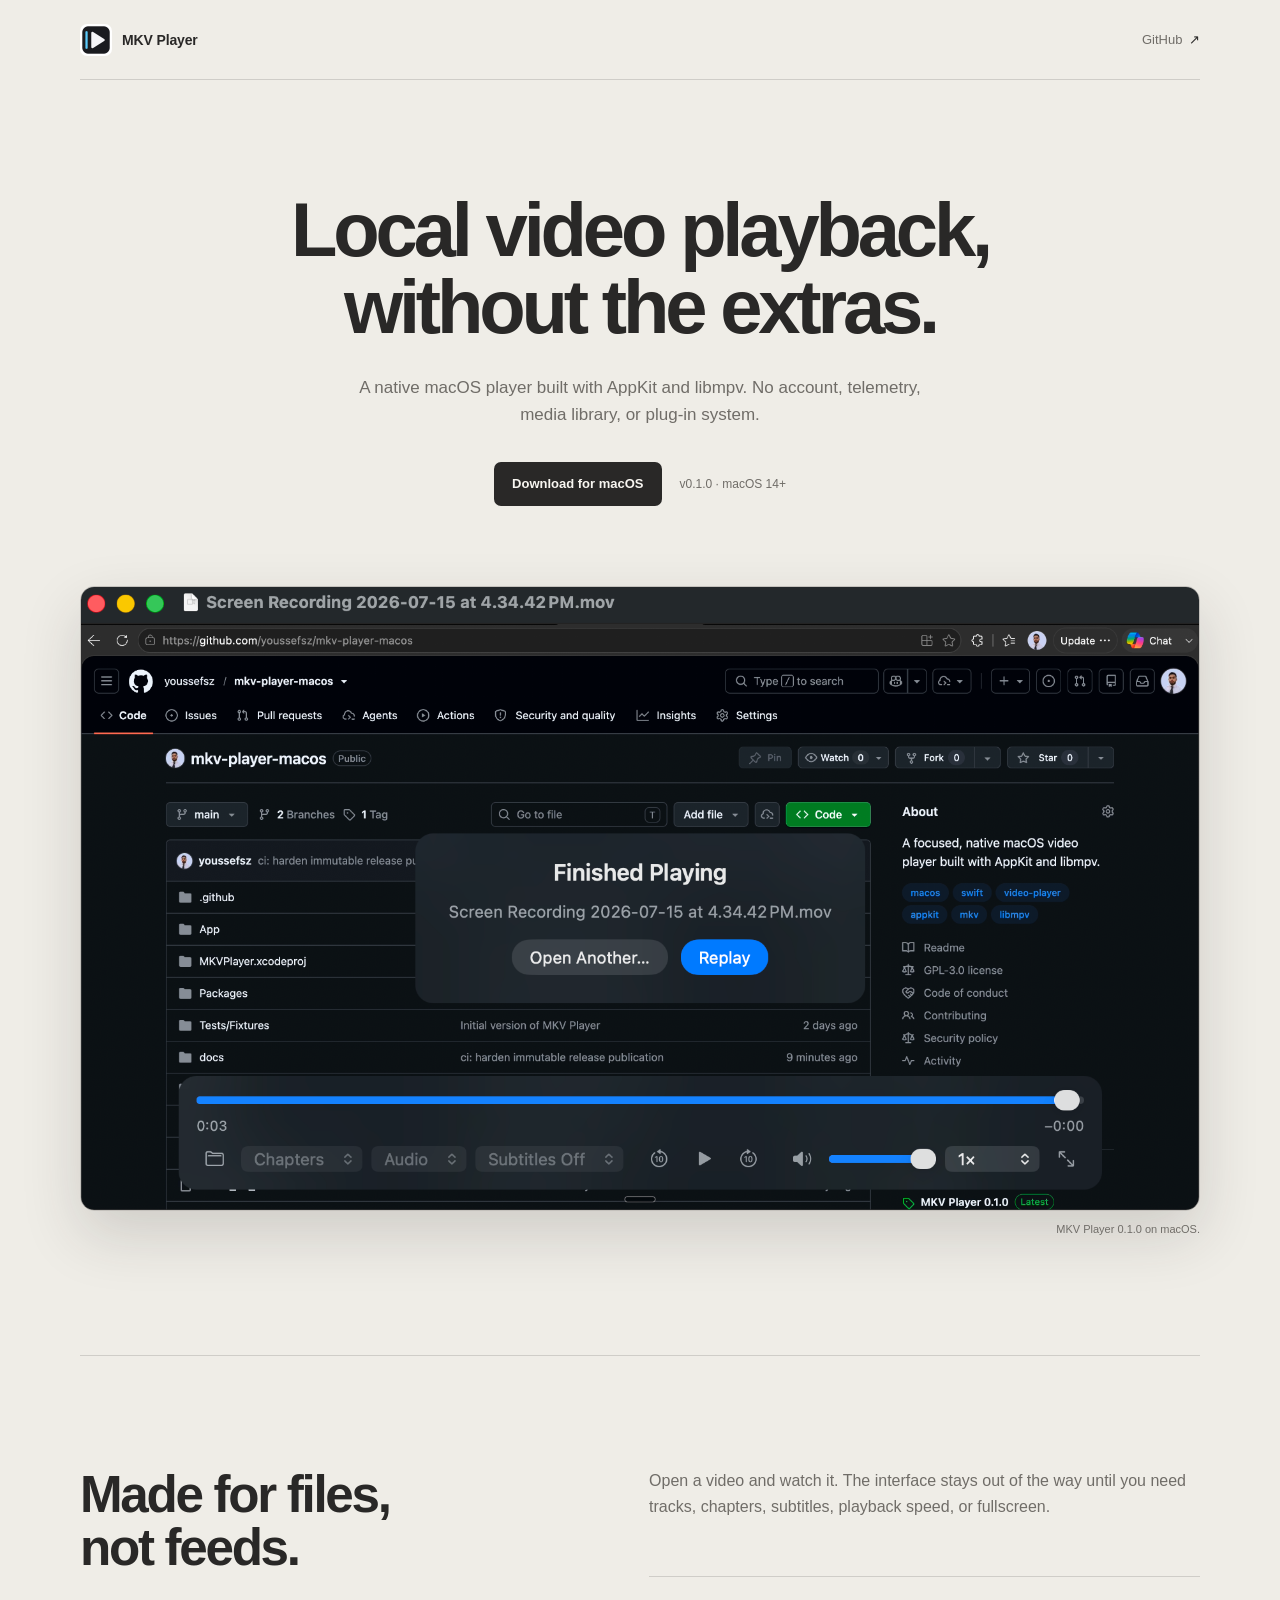
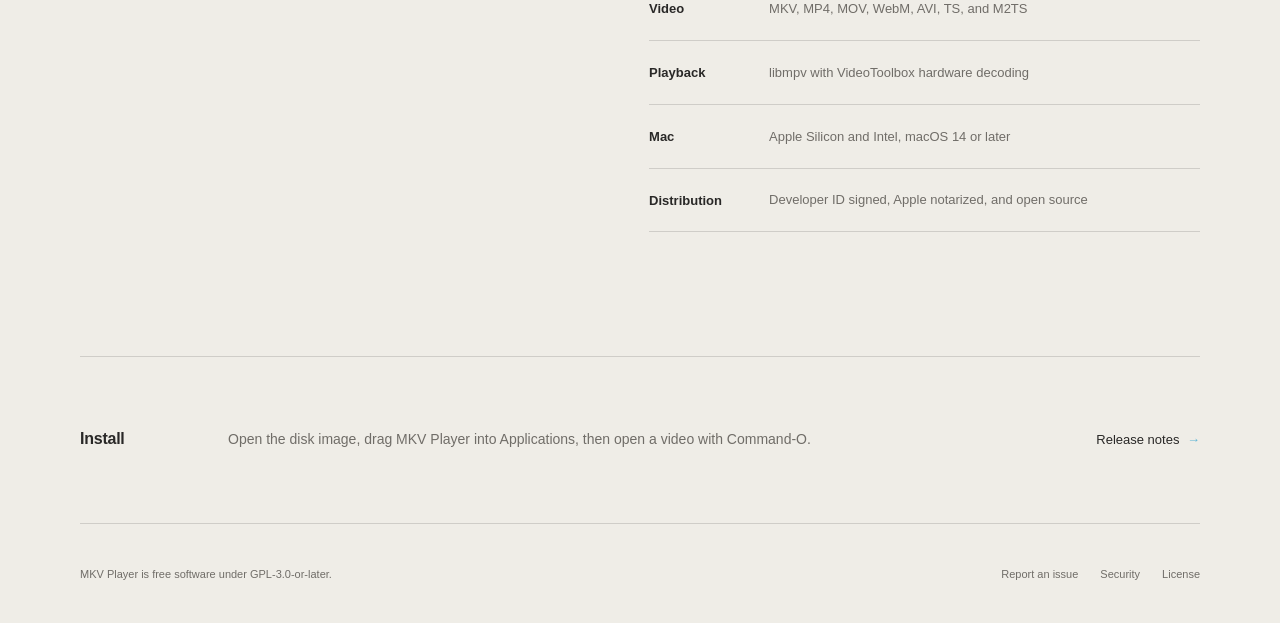
==== index.html @ 08c7c207 "Center hero and render release details" ====
<!DOCTYPE html>
<html lang="en">
  <head>
    <meta charset="utf-8">
    <meta name="viewport" content="width=device-width, initial-scale=1">
    <meta name="description" content="MKV Player is a native, open-source video player for macOS.">
    <meta name="theme-color" content="#efede7">
    <meta property="og:title" content="MKV Player for macOS">
    <meta property="og:description" content="Local video playback, without the extras.">
    <meta property="og:type" content="website">
    <meta property="og:url" content="https://youssefsz.github.io/mkv-player-macos/">
    <meta property="og:image" content="https://youssefsz.github.io/mkv-player-macos/app-screenshot.png">
    <title>MKV Player for macOS</title>
    <link rel="icon" href="icon.png">
    <link rel="apple-touch-icon" href="icon.png">
    <link rel="stylesheet" href="styles.css">
  </head>
  <body>
    <header>
      <a class="brand" href="./" aria-label="MKV Player home">
        <img src="icon.png" width="32" height="32" alt="">
        <span>MKV Player</span>
      </a>
      <a class="header-link" href="https://github.com/youssefsz/mkv-player-macos">GitHub <span aria-hidden="true">↗</span></a>
    </header>

    <main>
      <section class="hero" aria-labelledby="hero-title">
        <div class="hero-copy">
          <h1 id="hero-title">Local video playback,<br class="desktop-break"> without the extras.</h1>
          <p>
            A native macOS player built with AppKit and libmpv. No account,
            telemetry, media library, or plug-in system.
          </p>
          <div class="download-row">
            <a class="download" href="https://github.com/youssefsz/mkv-player-macos/releases/download/v0.1.0/MKV-Player-0.1.0.dmg">Download for macOS</a>
            <span>v0.1.0 · macOS 14+</span>
          </div>
        </div>

        <figure>
          <img
            class="screenshot"
            src="app-screenshot.png"
            width="1752"
            height="976"
            alt="MKV Player showing its finished-playing dialog and native playback controls on macOS"
          >
          <figcaption>MKV Player 0.1.0 on macOS.</figcaption>
        </figure>
      </section>

      <section class="details" aria-labelledby="details-title">
        <div class="details-heading">
          <h2 id="details-title">Made for files,<br>not feeds.</h2>
        </div>
        <div class="details-copy">
          <p>
            Open a video and watch it. The interface stays out of the way until
            you need tracks, chapters, subtitles, playback speed, or fullscreen.
          </p>
          <dl>
            <div>
              <dt>Video</dt>
              <dd>MKV, MP4, MOV, WebM, AVI, TS, and M2TS</dd>
            </div>
            <div>
              <dt>Playback</dt>
              <dd>libmpv with VideoToolbox hardware decoding</dd>
            </div>
            <div>
              <dt>Mac</dt>
              <dd>Apple Silicon and Intel, macOS 14 or later</dd>
            </div>
            <div>
              <dt>Distribution</dt>
              <dd>Developer ID signed, Apple notarized, and open source</dd>
            </div>
          </dl>
        </div>
      </section>

      <section class="install" aria-labelledby="install-title">
        <h2 id="install-title">Install</h2>
        <p>Open the disk image, drag MKV Player into Applications, then open a video with Command-O.</p>
        <a href="https://github.com/youssefsz/mkv-player-macos/releases/tag/v0.1.0">Release notes <span aria-hidden="true">→</span></a>
      </section>
    </main>

    <footer>
      <span>MKV Player is free software under GPL-3.0-or-later.</span>
      <nav aria-label="Project links">
        <a href="https://github.com/youssefsz/mkv-player-macos/issues/new/choose">Report an issue</a>
        <a href="https://github.com/youssefsz/mkv-player-macos/blob/main/SECURITY.md">Security</a>
        <a href="https://github.com/youssefsz/mkv-player-macos/blob/main/LICENSE">License</a>
      </nav>
    </footer>
  </body>
</html>
---- styles.css ----
:root {
  color-scheme: light;
  --ink: #292827;
  --muted: #706d68;
  --paper: #efede7;
  --line: rgba(41, 40, 39, 0.16);
  --blue: #62b6d5;
  --white: #f8f6f1;
  font-family: -apple-system, BlinkMacSystemFont, "Helvetica Neue", sans-serif;
  font-synthesis: none;
}

* {
  box-sizing: border-box;
}

body {
  margin: 0;
  color: var(--ink);
  background: var(--paper);
  -webkit-font-smoothing: antialiased;
}

a {
  color: inherit;
  text-decoration: none;
}

header,
main,
footer {
  width: min(1120px, calc(100% - 48px));
  margin-inline: auto;
}

header {
  height: 80px;
  display: flex;
  align-items: center;
  justify-content: space-between;
  border-bottom: 1px solid var(--line);
}

.brand {
  display: flex;
  align-items: center;
  gap: 10px;
  font-size: 14px;
  font-weight: 650;
  letter-spacing: -0.01em;
}

.brand img {
  border-radius: 7px;
}

.header-link {
  color: var(--muted);
  font-size: 13px;
}

.header-link span {
  display: inline-block;
  margin-left: 3px;
  color: var(--ink);
}

.hero {
  padding: 112px 0 120px;
}

.hero-copy {
  max-width: 760px;
  margin-inline: auto;
  text-align: center;
}

h1,
h2,
p {
  text-wrap: pretty;
}

h1 {
  margin: 0;
  font-size: clamp(48px, 6.2vw, 76px);
  line-height: 1.01;
  letter-spacing: -0.055em;
  font-weight: 650;
}

.hero-copy > p {
  max-width: 580px;
  margin: 28px auto 0;
  color: var(--muted);
  font-size: 17px;
  line-height: 1.6;
}

.download-row {
  margin-top: 34px;
  display: flex;
  align-items: center;
  justify-content: center;
  gap: 18px;
}

.download {
  min-height: 44px;
  padding: 0 18px;
  border-radius: 7px;
  display: inline-flex;
  align-items: center;
  color: var(--white);
  background: var(--ink);
  font-size: 13px;
  font-weight: 620;
  transition: background-color 160ms ease, box-shadow 160ms ease, transform 160ms ease;
}

.download:hover {
  color: var(--white);
  background: #3a3937;
  box-shadow: 0 8px 20px rgba(41, 40, 39, 0.18);
  transform: translateY(-1px);
}

.download-row span {
  color: var(--muted);
  font-size: 12px;
}

figure {
  margin: 80px 0 0;
}

.screenshot {
  width: 100%;
  height: auto;
  display: block;
  border: 1px solid rgba(41, 40, 39, 0.22);
  border-radius: 14px;
  box-shadow: 0 24px 60px rgba(41, 40, 39, 0.16);
}

figcaption {
  margin-top: 12px;
  color: var(--muted);
  font-size: 11px;
  text-align: right;
}

.details {
  padding: 112px 0 124px;
  display: grid;
  grid-template-columns: 1fr 1.15fr;
  gap: 90px;
  border-top: 1px solid var(--line);
}

h2 {
  margin: 0;
  font-size: clamp(34px, 4vw, 52px);
  line-height: 1.05;
  letter-spacing: -0.045em;
  font-weight: 640;
}

.details-copy > p {
  max-width: 570px;
  margin: 0 0 56px;
  color: var(--muted);
  font-size: 16px;
  line-height: 1.65;
}

dl {
  margin: 0;
}

dl > div {
  min-height: 64px;
  display: grid;
  grid-template-columns: 120px 1fr;
  align-items: center;
  border-top: 1px solid var(--line);
}

dl > div:last-child {
  border-bottom: 1px solid var(--line);
}

dt,
dd {
  font-size: 13px;
}

dt {
  font-weight: 620;
}

dd {
  margin: 0;
  color: var(--muted);
  line-height: 1.45;
}

.install {
  padding: 72px 0;
  display: grid;
  grid-template-columns: 120px 1fr auto;
  align-items: baseline;
  gap: 28px;
  border-top: 1px solid var(--line);
}

.install h2 {
  font-size: 16px;
  letter-spacing: -0.015em;
}

.install p {
  margin: 0;
  color: var(--muted);
  font-size: 14px;
  line-height: 1.55;
}

.install a {
  color: var(--ink);
  font-size: 13px;
  white-space: nowrap;
}

.install a span {
  margin-left: 4px;
  color: var(--blue);
}

footer {
  min-height: 100px;
  display: flex;
  align-items: center;
  justify-content: space-between;
  gap: 30px;
  border-top: 1px solid var(--line);
  color: var(--muted);
  font-size: 11px;
}

footer nav {
  display: flex;
  gap: 22px;
}

a:hover,
footer a:hover {
  color: #000;
}

a:focus-visible {
  outline: 3px solid rgba(98, 182, 213, 0.55);
  outline-offset: 4px;
}

::selection {
  color: var(--ink);
  background: rgba(98, 182, 213, 0.38);
}

@media (max-width: 760px) {
  header,
  main,
  footer {
    width: min(100% - 32px, 1120px);
  }

  .hero {
    padding: 80px 0 88px;
  }

  h1 {
    font-size: clamp(42px, 12vw, 60px);
  }

  .download-row {
    align-items: center;
    flex-direction: column;
    gap: 12px;
  }

  figure {
    margin-top: 56px;
  }

  .details {
    padding: 84px 0 92px;
    grid-template-columns: 1fr;
    gap: 52px;
  }

  .install {
    padding: 56px 0;
    grid-template-columns: 1fr;
    gap: 16px;
  }

  .install a {
    margin-top: 8px;
  }

  footer {
    padding: 30px 0;
    align-items: flex-start;
    flex-direction: column;
  }

  footer nav {
    flex-wrap: wrap;
  }
}

@media (max-width: 520px) {
  .desktop-break {
    display: none;
  }

  dl > div {
    padding: 16px 0;
    grid-template-columns: 1fr;
    align-items: start;
    gap: 6px;
  }
}
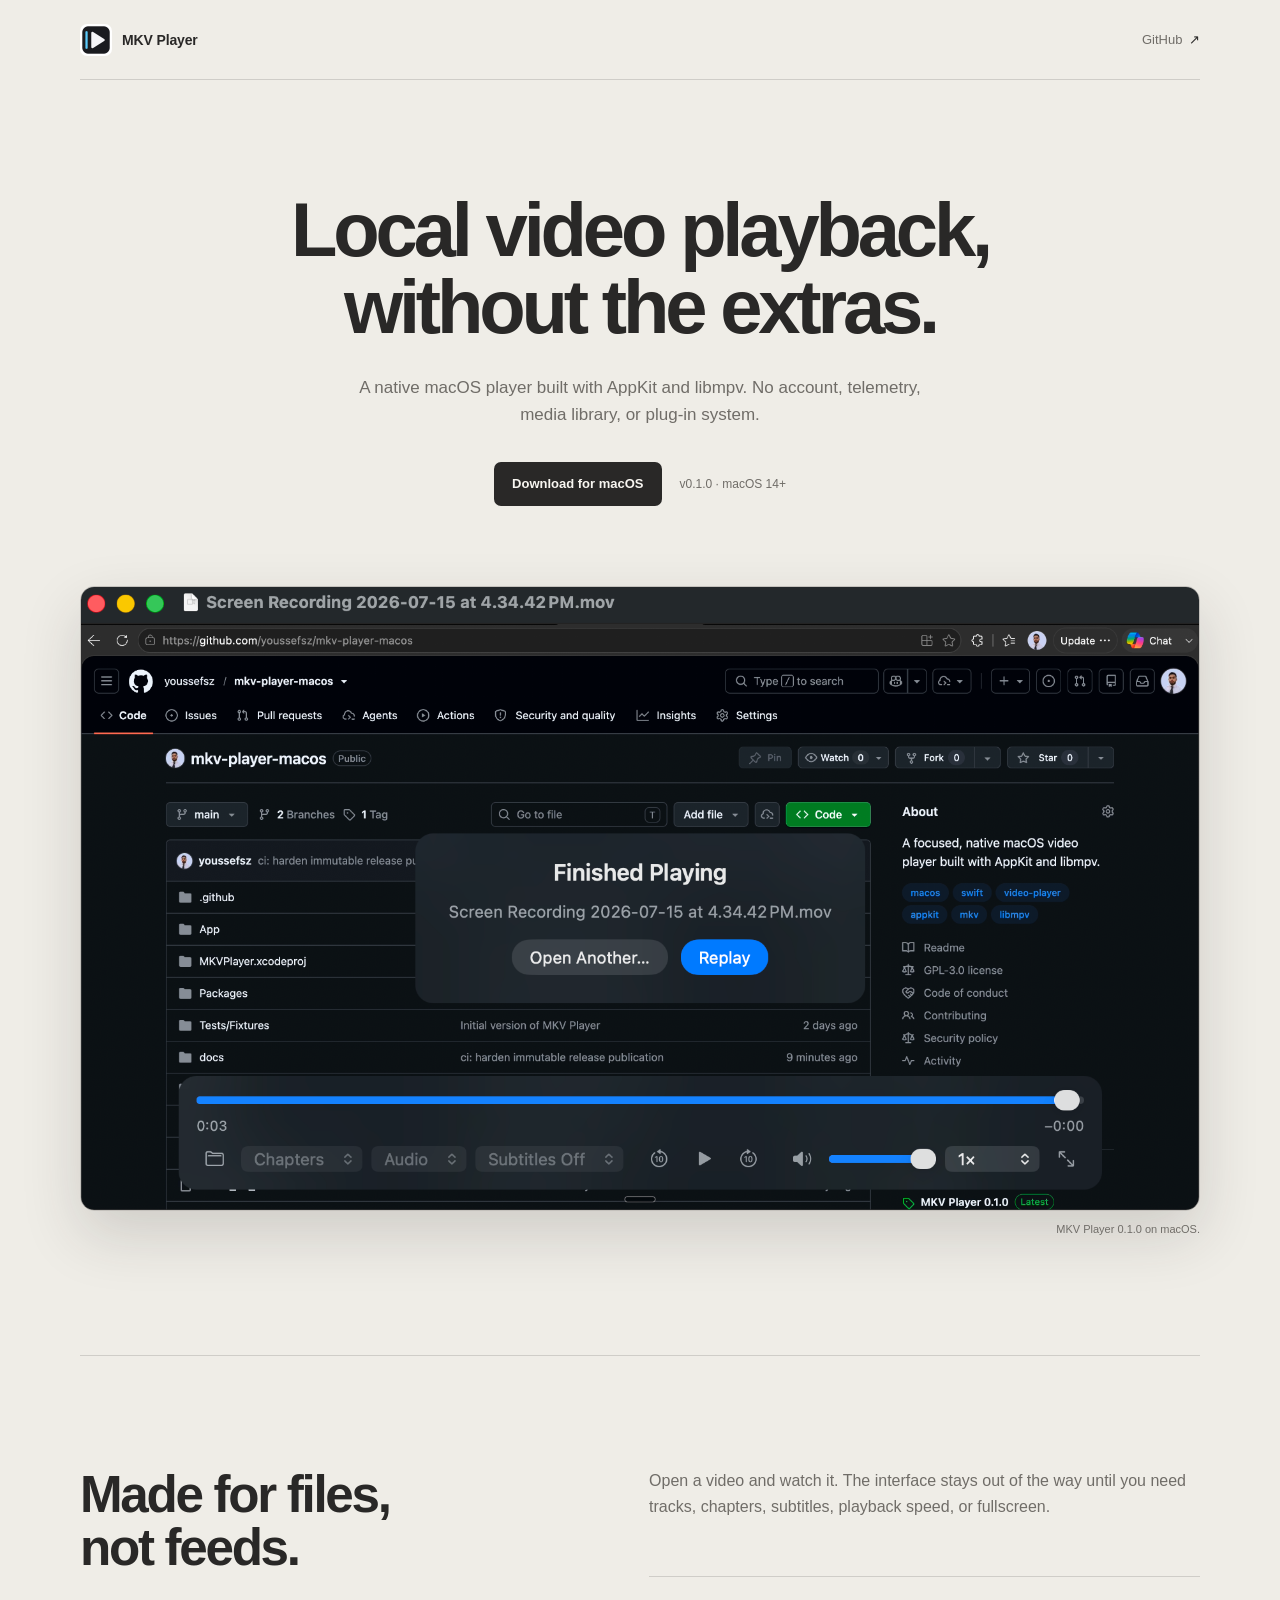
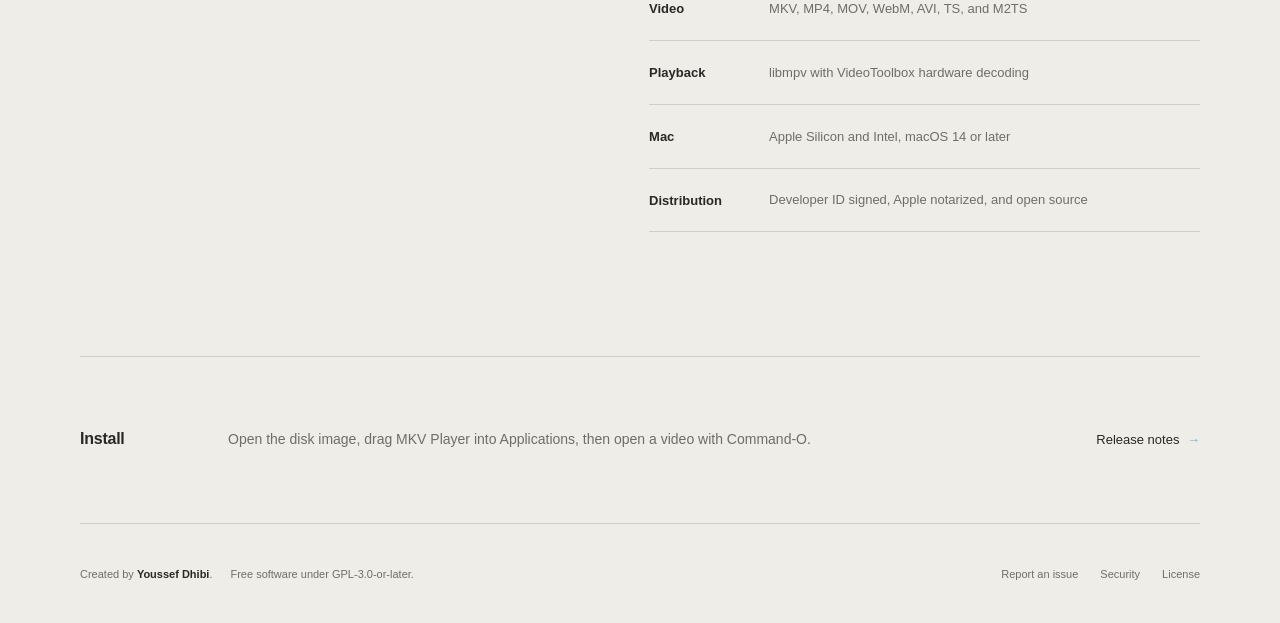
==== commit 16c84a93: "Credit project author" ====
--- a/index.html
+++ b/index.html
@@ -88,7 +88,10 @@
     </main>
 
     <footer>
-      <span>MKV Player is free software under GPL-3.0-or-later.</span>
+      <div class="credits">
+        <span>Created by <a href="https://youssef.tn" rel="me">Youssef Dhibi</a>.</span>
+        <span>Free software under GPL-3.0-or-later.</span>
+      </div>
       <nav aria-label="Project links">
         <a href="https://github.com/youssefsz/mkv-player-macos/issues/new/choose">Report an issue</a>
         <a href="https://github.com/youssefsz/mkv-player-macos/blob/main/SECURITY.md">Security</a>
--- a/styles.css
+++ b/styles.css
@@ -253,6 +253,16 @@
   gap: 22px;
 }
 
+.credits {
+  display: flex;
+  gap: 18px;
+}
+
+.credits a {
+  color: var(--ink);
+  font-weight: 600;
+}
+
 a:hover,
 footer a:hover {
   color: #000;
@@ -318,6 +328,11 @@
   footer nav {
     flex-wrap: wrap;
   }
+
+  .credits {
+    flex-direction: column;
+    gap: 8px;
+  }
 }
 
 @media (max-width: 520px) {
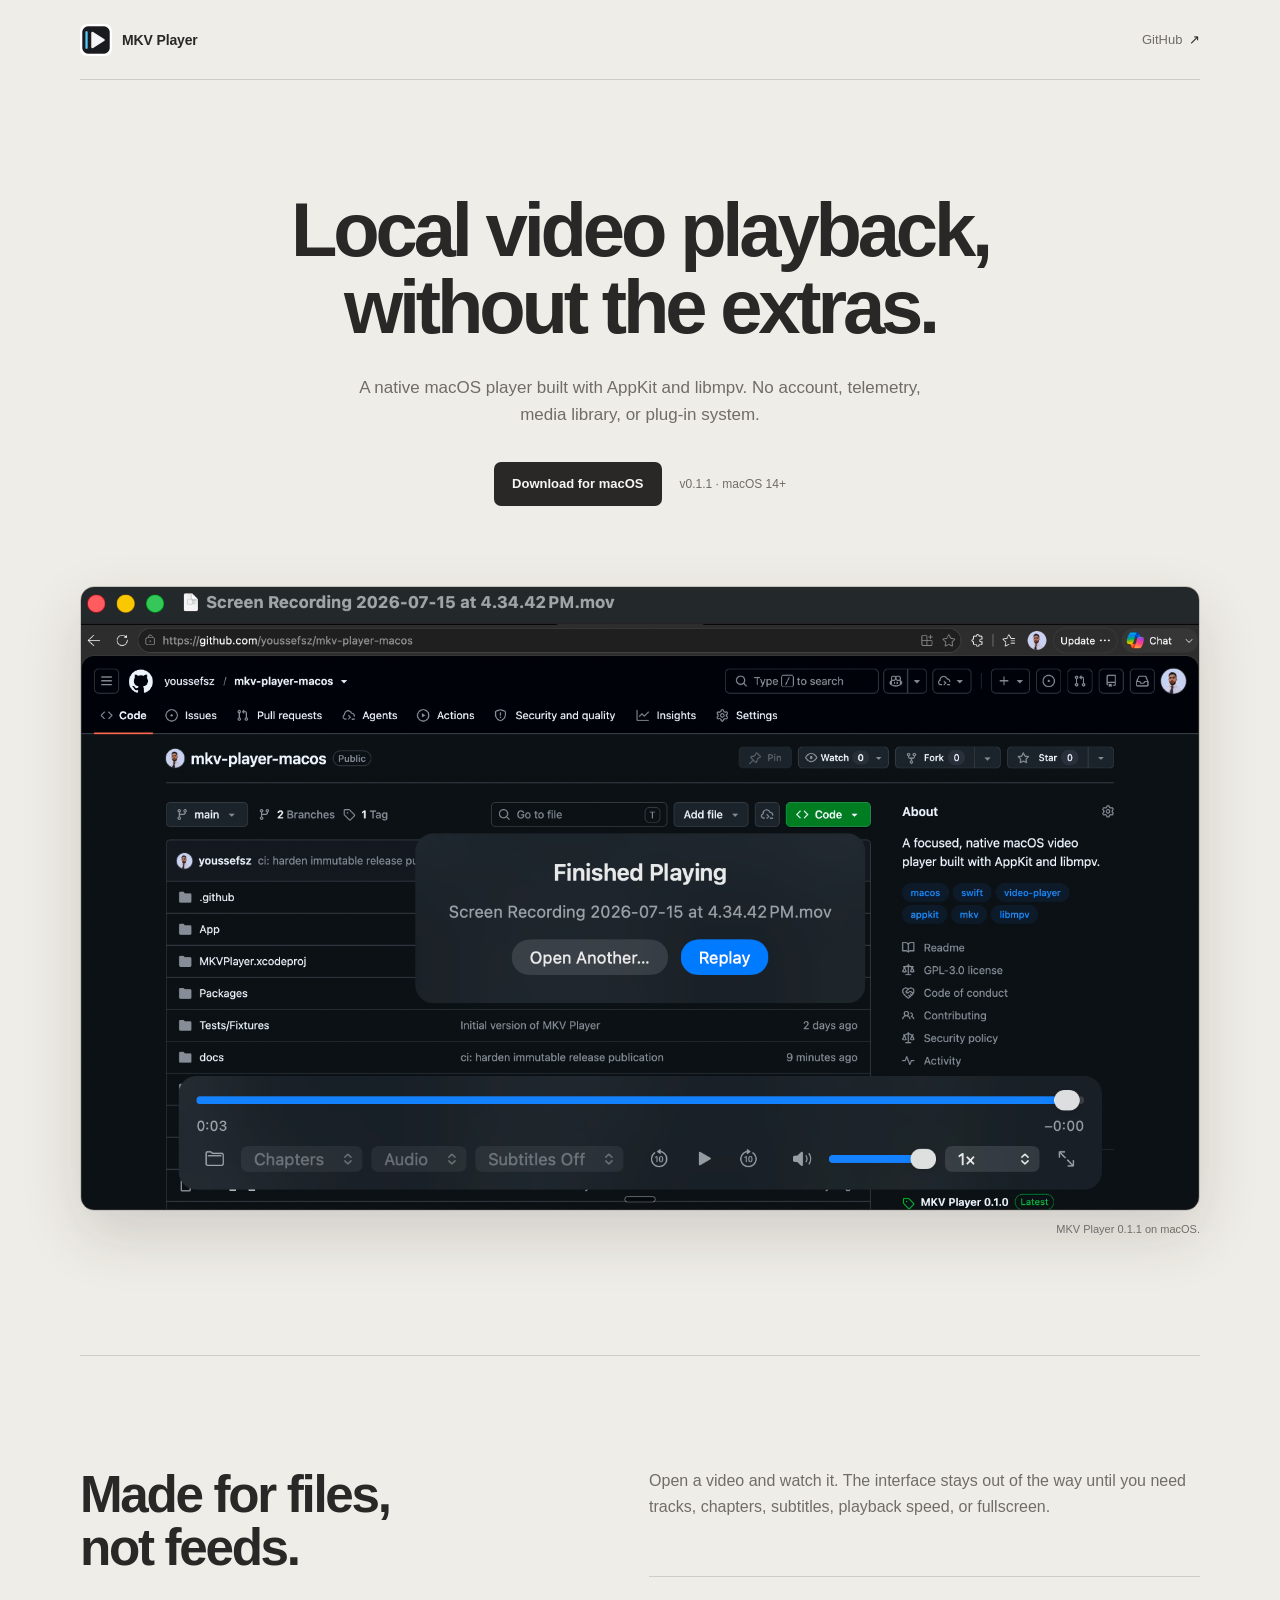
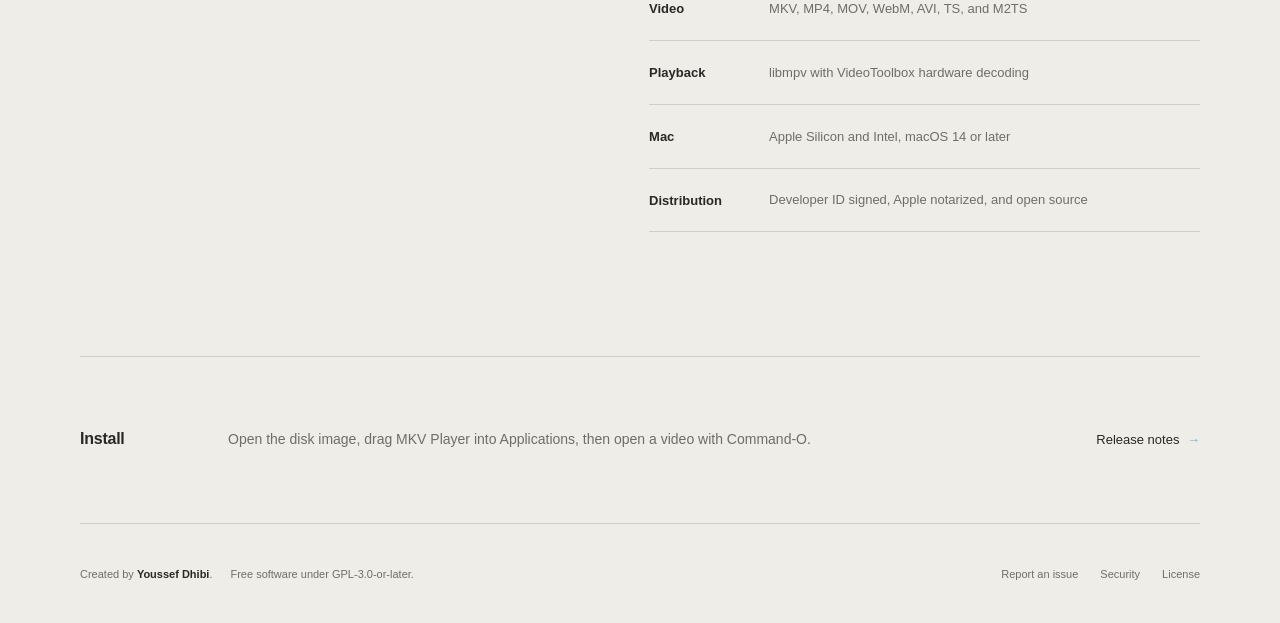
==== commit b889a79e: "Update release site for v0.1.1" ====
--- a/index.html
+++ b/index.html
@@ -33,8 +33,8 @@
             telemetry, media library, or plug-in system.
           </p>
           <div class="download-row">
-            <a class="download" href="https://github.com/youssefsz/mkv-player-macos/releases/download/v0.1.0/MKV-Player-0.1.0.dmg">Download for macOS</a>
-            <span>v0.1.0 · macOS 14+</span>
+            <a class="download" href="https://github.com/youssefsz/mkv-player-macos/releases/download/v0.1.1/MKV-Player-0.1.1.dmg">Download for macOS</a>
+            <span>v0.1.1 · macOS 14+</span>
           </div>
         </div>
 
@@ -46,7 +46,7 @@
             height="976"
             alt="MKV Player showing its finished-playing dialog and native playback controls on macOS"
           >
-          <figcaption>MKV Player 0.1.0 on macOS.</figcaption>
+          <figcaption>MKV Player 0.1.1 on macOS.</figcaption>
         </figure>
       </section>
 
@@ -83,7 +83,7 @@
       <section class="install" aria-labelledby="install-title">
         <h2 id="install-title">Install</h2>
         <p>Open the disk image, drag MKV Player into Applications, then open a video with Command-O.</p>
-        <a href="https://github.com/youssefsz/mkv-player-macos/releases/tag/v0.1.0">Release notes <span aria-hidden="true">→</span></a>
+        <a href="https://github.com/youssefsz/mkv-player-macos/releases/tag/v0.1.1">Release notes <span aria-hidden="true">→</span></a>
       </section>
     </main>
 
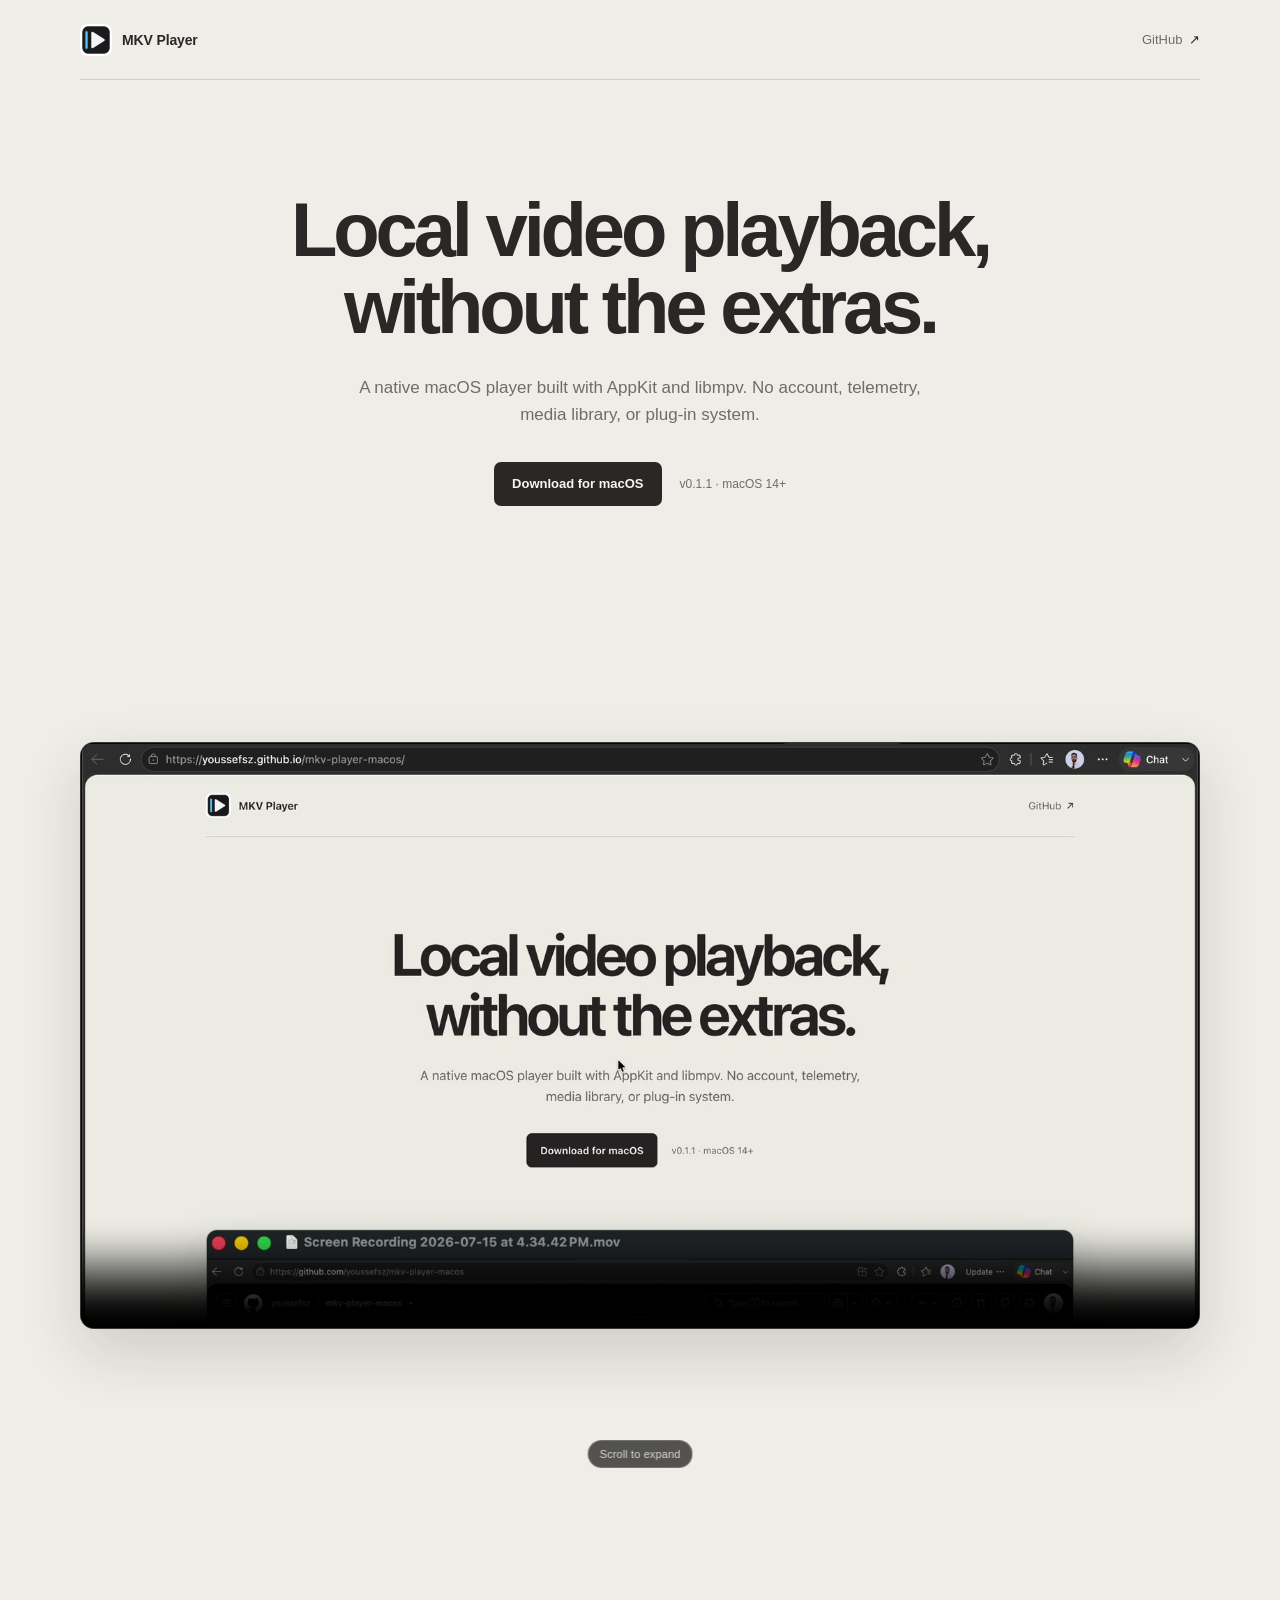
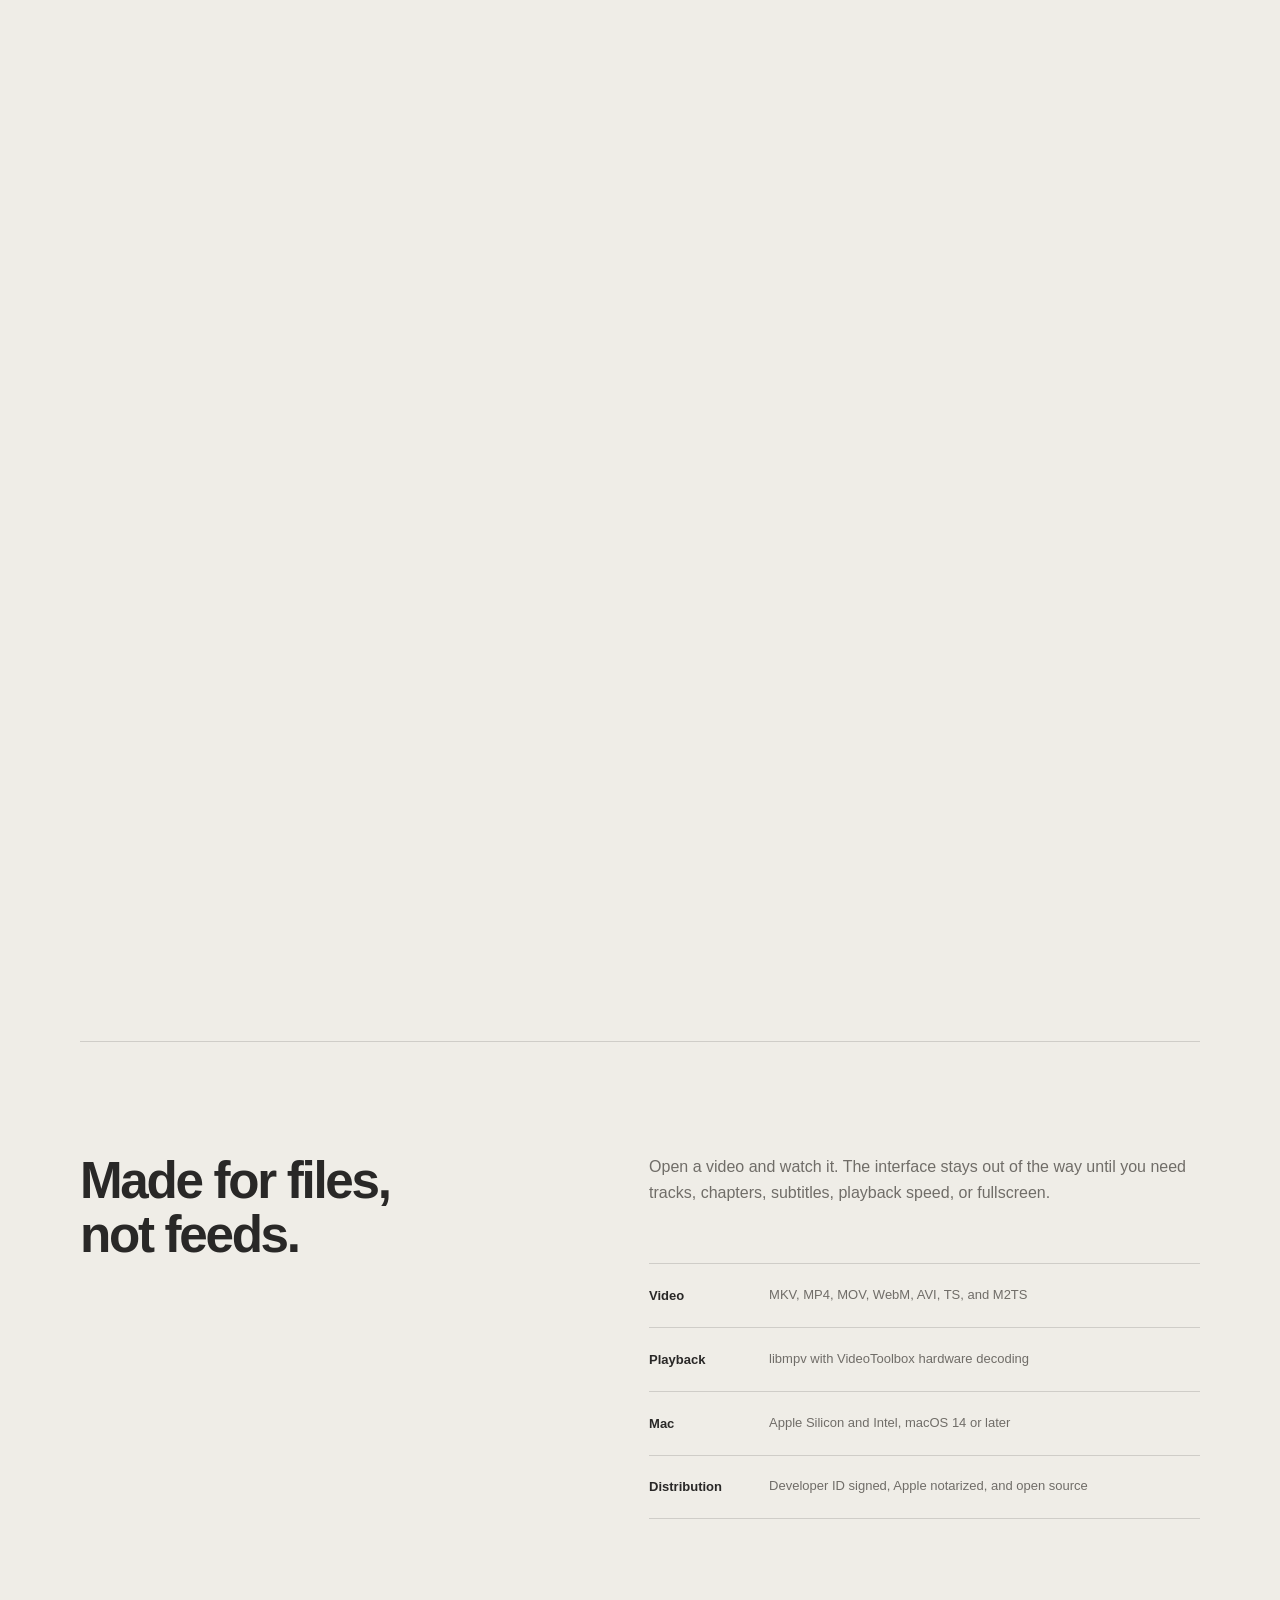
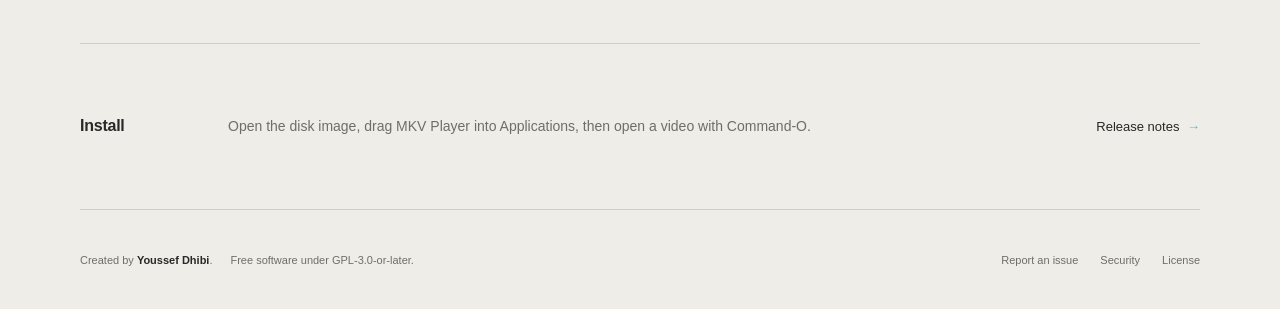
==== commit d72cd596: "Add scroll-expanding product tour" ====
--- a/index.html
+++ b/index.html
@@ -38,15 +38,27 @@
           </div>
         </div>
 
-        <figure>
-          <img
-            class="screenshot"
-            src="app-screenshot.png"
-            width="1752"
-            height="976"
-            alt="MKV Player showing its finished-playing dialog and native playback controls on macOS"
-          >
-          <figcaption>MKV Player 0.1.1 on macOS.</figcaption>
+        <figure class="video-stage" data-video-stage>
+          <div class="video-pin">
+            <div class="video-frame" data-video-frame>
+              <video
+                class="product-video"
+                data-product-video
+                controls
+                muted
+                playsinline
+                preload="metadata"
+                poster="product-tour-poster.jpg"
+                width="1920"
+                height="1006"
+                aria-label="MKV Player product tour, from download and installation to video playback"
+              >
+                <source src="product-tour.mp4" type="video/mp4">
+                Your browser does not support HTML video.
+              </video>
+            </div>
+            <p class="scroll-cue" data-scroll-cue aria-hidden="true">Scroll to expand</p>
+          </div>
         </figure>
       </section>
 
@@ -98,5 +110,6 @@
         <a href="https://github.com/youssefsz/mkv-player-macos/blob/main/LICENSE">License</a>
       </nav>
     </footer>
+    <script src="site.js" defer></script>
   </body>
 </html>
--- a/styles.css
+++ b/styles.css
@@ -130,24 +130,62 @@
   font-size: 12px;
 }
 
-figure {
-  margin: 80px 0 0;
-}
-
-.screenshot {
+.video-stage {
+  position: relative;
+  width: 100vw;
+  height: 215svh;
+  margin: 80px 0 0 calc(50% - 50vw);
+}
+
+.video-pin {
+  position: sticky;
+  top: 0;
   width: 100%;
-  height: auto;
+  height: 100svh;
+  display: grid;
+  place-items: center;
+  overflow: clip;
+}
+
+.video-frame {
+  position: relative;
+  width: var(--frame-width, min(1120px, calc(100vw - 48px)));
+  height: var(--frame-height, auto);
+  aspect-ratio: 1920 / 1006;
+  overflow: hidden;
+  border: 1px solid rgba(248, 246, 241, var(--frame-border-alpha, 0.2));
+  border-radius: var(--frame-radius, 14px);
+  background: #090909;
+  box-shadow: 0 24px 60px rgba(41, 40, 39, var(--frame-shadow-alpha, 0.16));
+  contain: layout paint;
+}
+
+.product-video {
+  width: 100%;
+  height: 100%;
   display: block;
-  border: 1px solid rgba(41, 40, 39, 0.22);
-  border-radius: 14px;
-  box-shadow: 0 24px 60px rgba(41, 40, 39, 0.16);
-}
-
-figcaption {
-  margin-top: 12px;
-  color: var(--muted);
+  object-fit: contain;
+  background: #090909;
+}
+
+.scroll-cue {
+  position: absolute;
+  left: 50%;
+  bottom: 18px;
+  margin: 0;
+  padding: 7px 11px;
+  border: 1px solid rgba(248, 246, 241, 0.2);
+  border-radius: 999px;
+  color: rgba(248, 246, 241, 0.8);
+  background: rgba(9, 9, 9, 0.68);
   font-size: 11px;
-  text-align: right;
+  letter-spacing: 0.01em;
+  opacity: var(--cue-opacity, 1);
+  transform: translateX(-50%);
+  transition: opacity 120ms linear;
+  pointer-events: none;
+  -webkit-backdrop-filter: blur(10px);
+  backdrop-filter: blur(10px);
 }
 
 .details {
@@ -299,7 +337,7 @@
     gap: 12px;
   }
 
-  figure {
+  .video-stage {
     margin-top: 56px;
   }
 
@@ -332,6 +370,30 @@
   .credits {
     flex-direction: column;
     gap: 8px;
+  }
+}
+
+@media (prefers-reduced-motion: reduce) {
+  .video-stage {
+    width: auto;
+    height: auto;
+    margin-left: 0;
+  }
+
+  .video-pin {
+    position: static;
+    height: auto;
+    display: block;
+    overflow: visible;
+  }
+
+  .video-frame {
+    width: 100%;
+    height: auto;
+  }
+
+  .scroll-cue {
+    display: none;
   }
 }
 
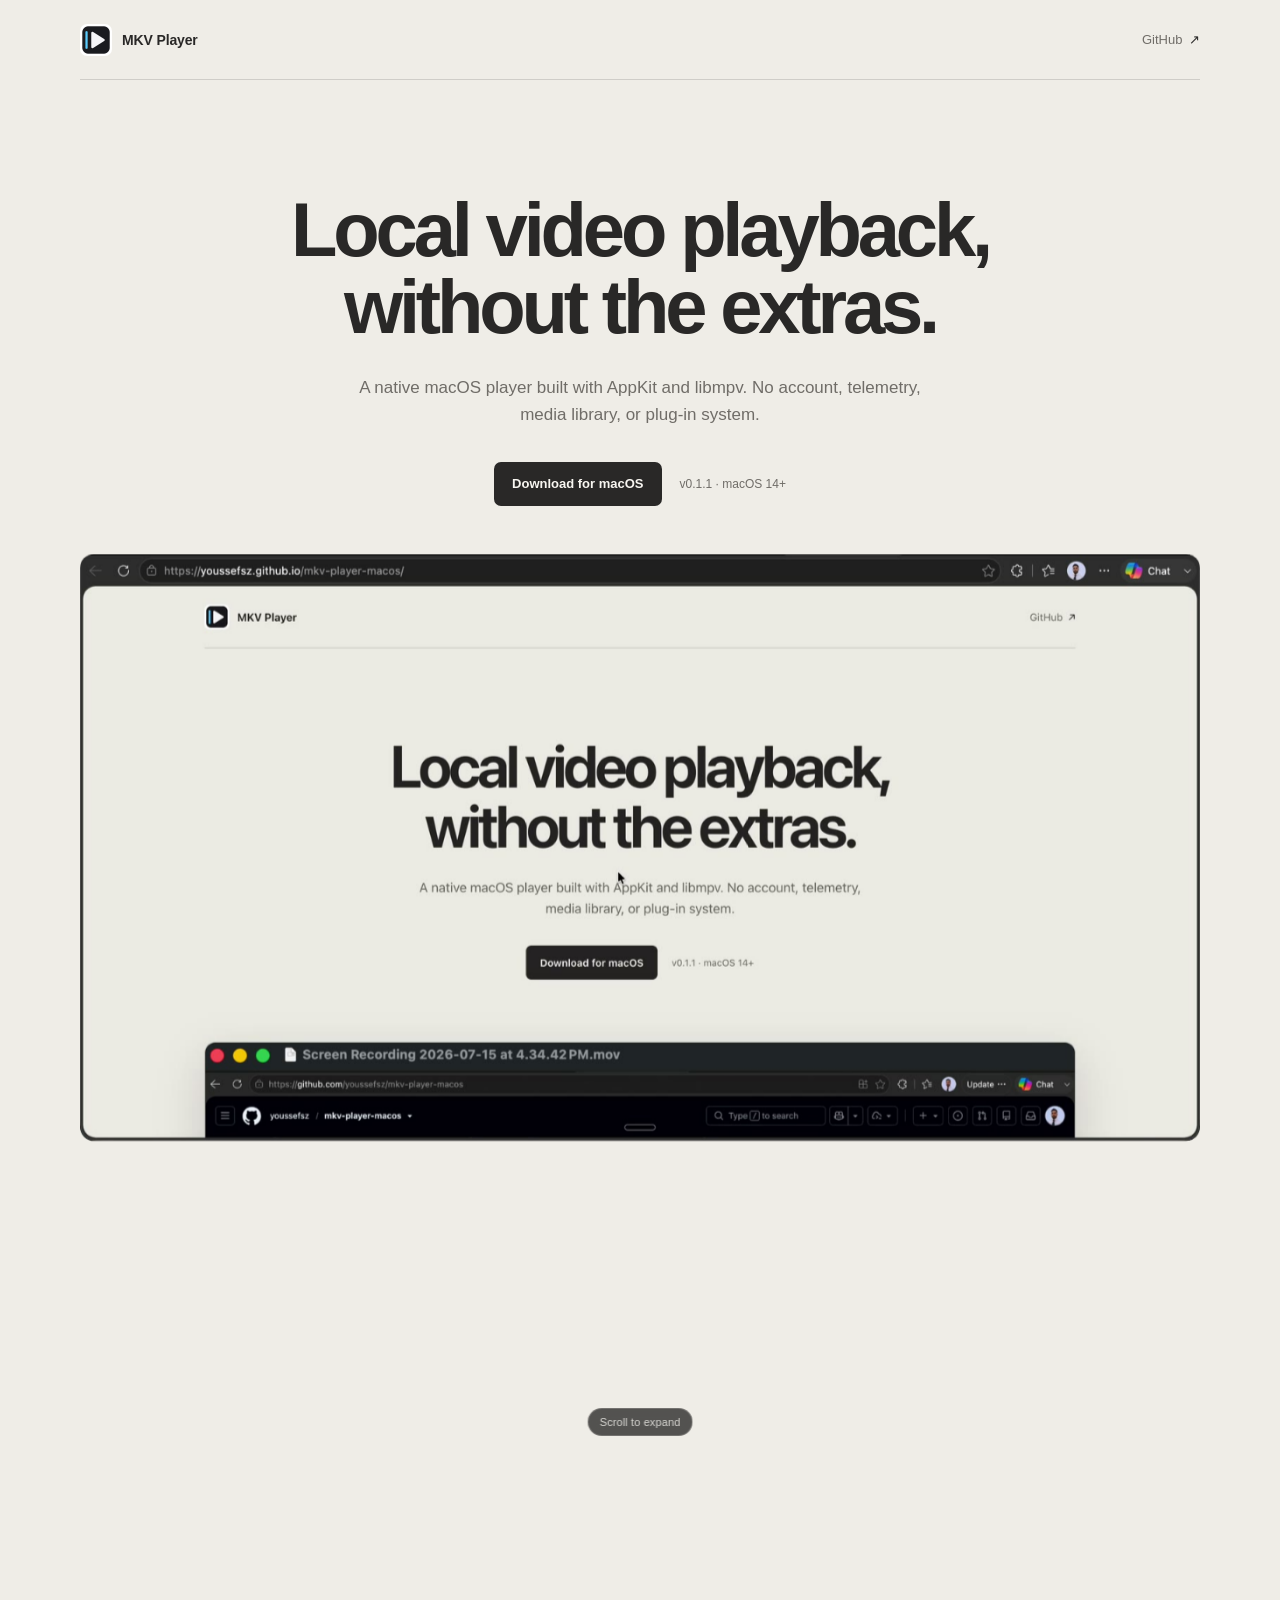
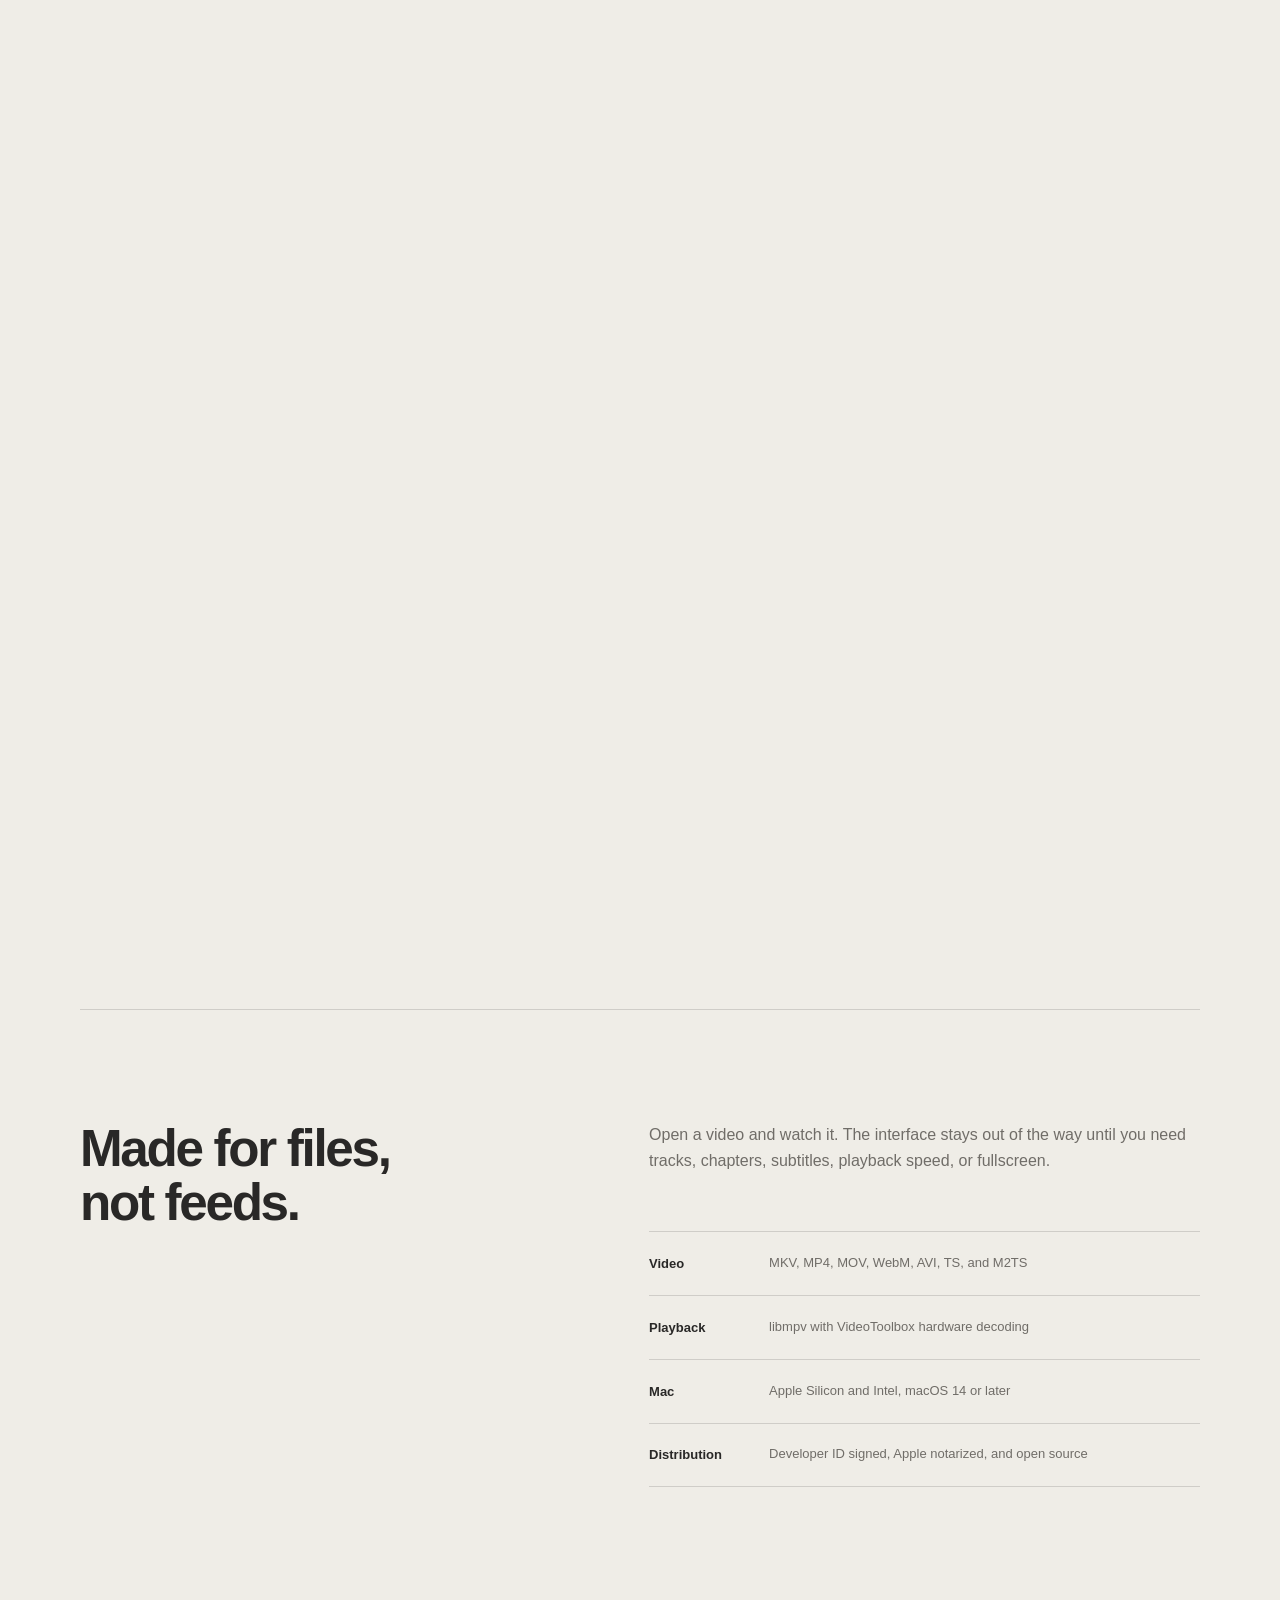
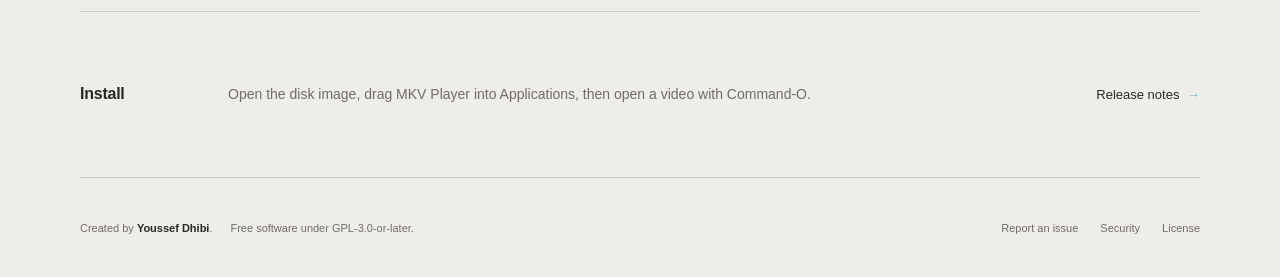
==== commit 662bc369: "Smooth parallax with native scroll timelines" ====
--- a/index.html
+++ b/index.html
@@ -40,22 +40,24 @@
 
         <figure class="video-stage" data-video-stage>
           <div class="video-pin">
-            <div class="video-frame" data-video-frame>
-              <video
-                class="product-video"
-                data-product-video
-                controls
-                muted
-                playsinline
-                preload="metadata"
-                poster="product-tour-poster.jpg"
-                width="1920"
-                height="1006"
-                aria-label="MKV Player product tour, from download and installation to video playback"
-              >
-                <source src="product-tour.mp4" type="video/mp4">
-                Your browser does not support HTML video.
-              </video>
+            <div class="video-positioner" data-video-positioner>
+              <div class="video-frame" data-video-frame>
+                <video
+                  class="product-video"
+                  data-product-video
+                  controls
+                  muted
+                  playsinline
+                  preload="metadata"
+                  poster="product-tour-poster.jpg"
+                  width="1920"
+                  height="1006"
+                  aria-label="MKV Player product tour, from download and installation to video playback"
+                >
+                  <source src="product-tour.mp4" type="video/mp4">
+                  Your browser does not support HTML video.
+                </video>
+              </div>
             </div>
             <p class="scroll-cue" data-scroll-cue aria-hidden="true">Scroll to expand</p>
           </div>
--- a/styles.css
+++ b/styles.css
@@ -134,7 +134,7 @@
   position: relative;
   width: 100vw;
   height: 215svh;
-  margin: 80px 0 0 calc(50% - 50vw);
+  margin: 48px 0 0 calc(50% - 50vw);
 }
 
 .video-pin {
@@ -147,17 +147,47 @@
   overflow: clip;
 }
 
+.video-positioner {
+  width: 100%;
+  display: grid;
+  place-items: center;
+}
+
 .video-frame {
   position: relative;
-  width: var(--frame-width, min(1120px, calc(100vw - 48px)));
-  height: var(--frame-height, auto);
+  width: min(1120px, calc(100vw - 48px));
+  height: auto;
   aspect-ratio: 1920 / 1006;
   overflow: hidden;
-  border: 1px solid rgba(248, 246, 241, var(--frame-border-alpha, 0.2));
-  border-radius: var(--frame-radius, 14px);
+  border: 1px solid rgba(248, 246, 241, 0.2);
+  border-radius: 14px;
   background: #090909;
-  box-shadow: 0 24px 60px rgba(41, 40, 39, var(--frame-shadow-alpha, 0.16));
+  box-shadow: 0 24px 60px rgba(41, 40, 39, 0.16);
   contain: layout paint;
+}
+
+.scroll-animations-ready .video-positioner {
+  width: 100vw;
+  height: 100svh;
+  transform: translate3d(0, var(--position-y, var(--initial-offset-y)), 0);
+  will-change: transform;
+}
+
+.scroll-animations-ready .video-frame {
+  width: 100vw;
+  height: 100svh;
+  aspect-ratio: auto;
+  border: 0;
+  border-radius: 0;
+  box-shadow: none;
+  clip-path: inset(
+    var(--frame-clip-y, var(--initial-clip-y))
+    var(--frame-clip-x, var(--initial-clip-x))
+    round var(--frame-radius, var(--initial-radius))
+  );
+  transform: scale(var(--frame-scale, var(--initial-scale)));
+  transform-origin: center;
+  will-change: transform, clip-path;
 }
 
 .product-video {
@@ -188,6 +218,62 @@
   backdrop-filter: blur(10px);
 }
 
+@keyframes center-product-video {
+  from {
+    transform: translate3d(0, var(--initial-offset-y), 0);
+  }
+
+  to {
+    transform: translate3d(0, 0, 0);
+  }
+}
+
+@keyframes expand-product-video {
+  from {
+    clip-path: inset(
+      var(--initial-clip-y) var(--initial-clip-x)
+      round var(--initial-radius)
+    );
+    transform: scale(var(--initial-scale));
+  }
+
+  to {
+    clip-path: inset(0 round 0);
+    transform: scale(1);
+  }
+}
+
+@keyframes fade-scroll-cue {
+  from {
+    opacity: 1;
+  }
+
+  35%,
+  to {
+    opacity: 0;
+  }
+}
+
+@supports (animation-timeline: scroll()) {
+  .uses-native-scroll-animation .video-positioner {
+    animation: center-product-video 1ms linear both;
+    animation-timeline: scroll(root block);
+    animation-range: var(--parallax-start) var(--position-end);
+  }
+
+  .uses-native-scroll-animation .video-frame {
+    animation: expand-product-video 1ms linear both;
+    animation-timeline: scroll(root block);
+    animation-range: var(--parallax-start) var(--parallax-end);
+  }
+
+  .uses-native-scroll-animation .scroll-cue {
+    animation: fade-scroll-cue 1ms linear both;
+    animation-timeline: scroll(root block);
+    animation-range: var(--parallax-start) var(--parallax-end);
+  }
+}
+
 .details {
   padding: 112px 0 124px;
   display: grid;
@@ -338,7 +424,7 @@
   }
 
   .video-stage {
-    margin-top: 56px;
+    margin-top: 32px;
   }
 
   .details {
@@ -387,9 +473,22 @@
     overflow: visible;
   }
 
-  .video-frame {
+  .video-positioner,
+  .scroll-animations-ready .video-positioner {
     width: 100%;
     height: auto;
+    transform: none;
+  }
+
+  .video-frame,
+  .scroll-animations-ready .video-frame {
+    width: 100%;
+    height: auto;
+    aspect-ratio: 1920 / 1006;
+    border: 1px solid rgba(248, 246, 241, 0.2);
+    border-radius: 14px;
+    clip-path: none;
+    transform: none;
   }
 
   .scroll-cue {
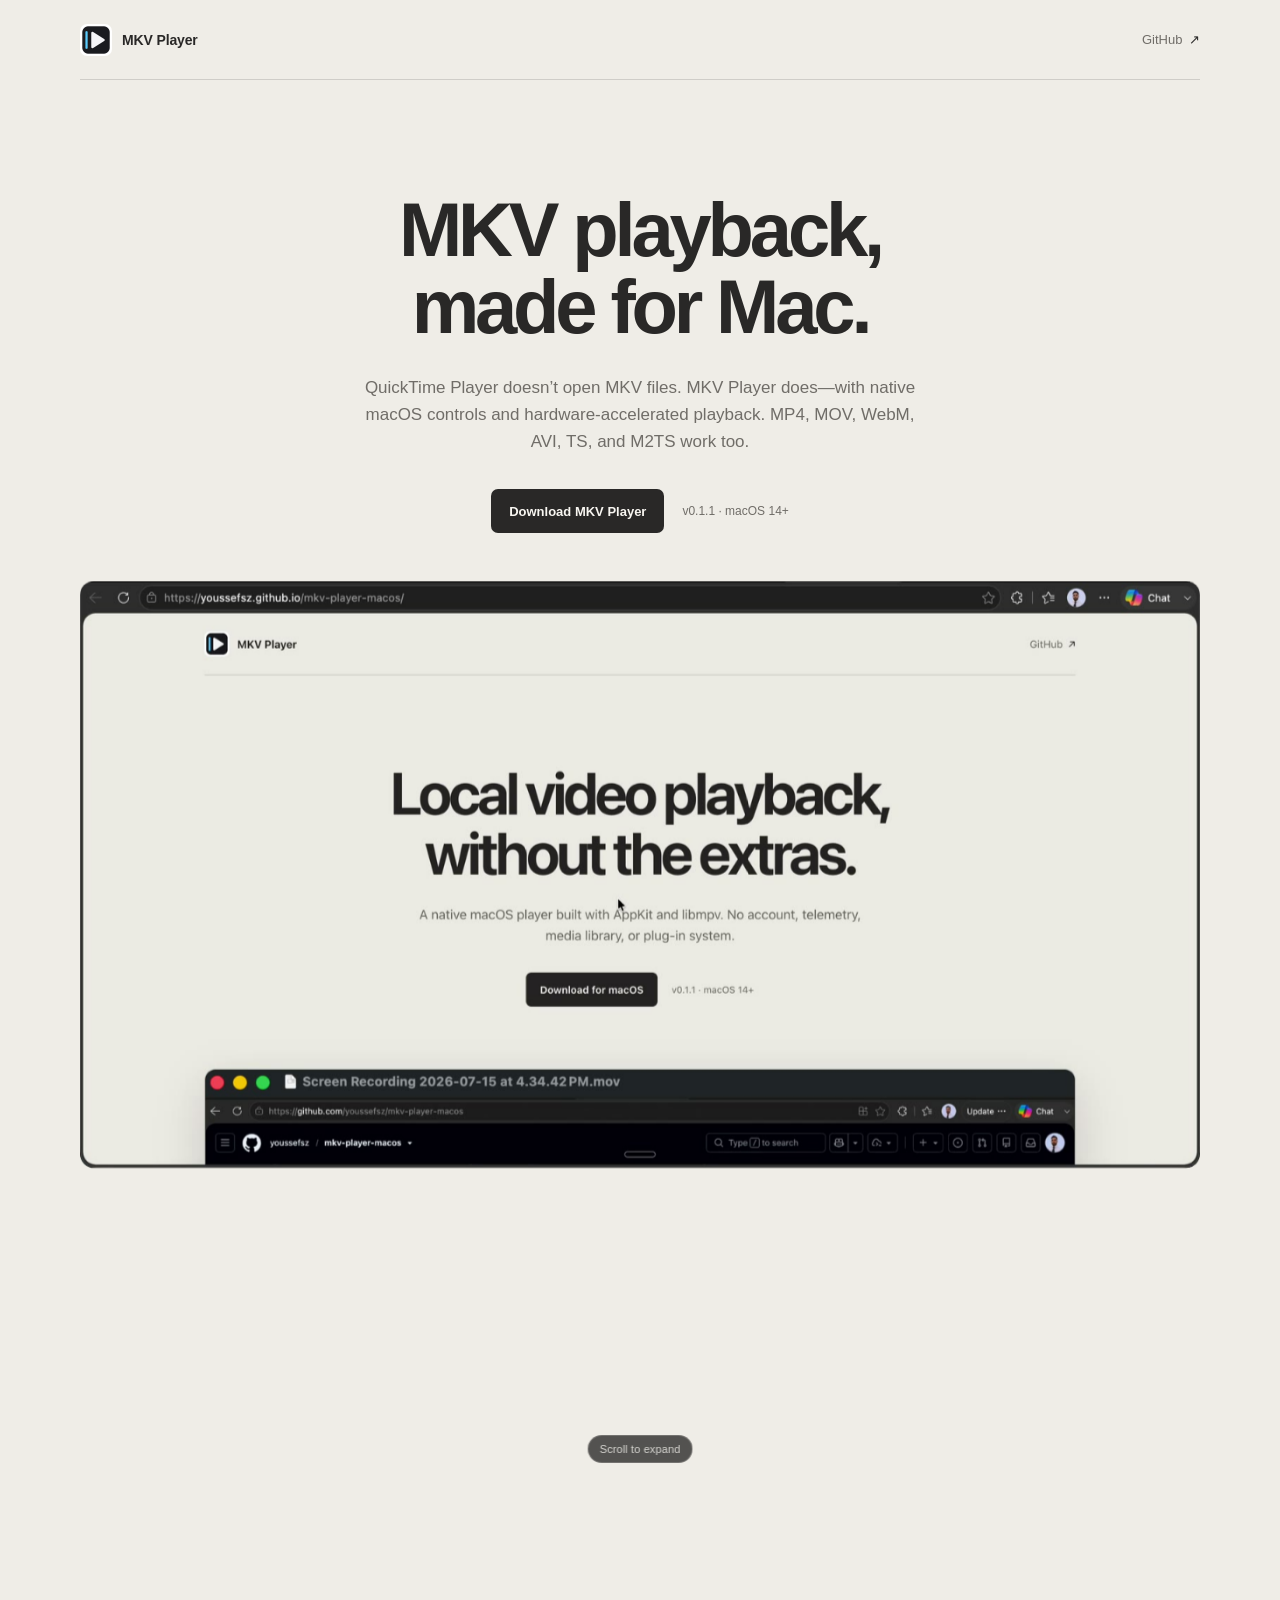
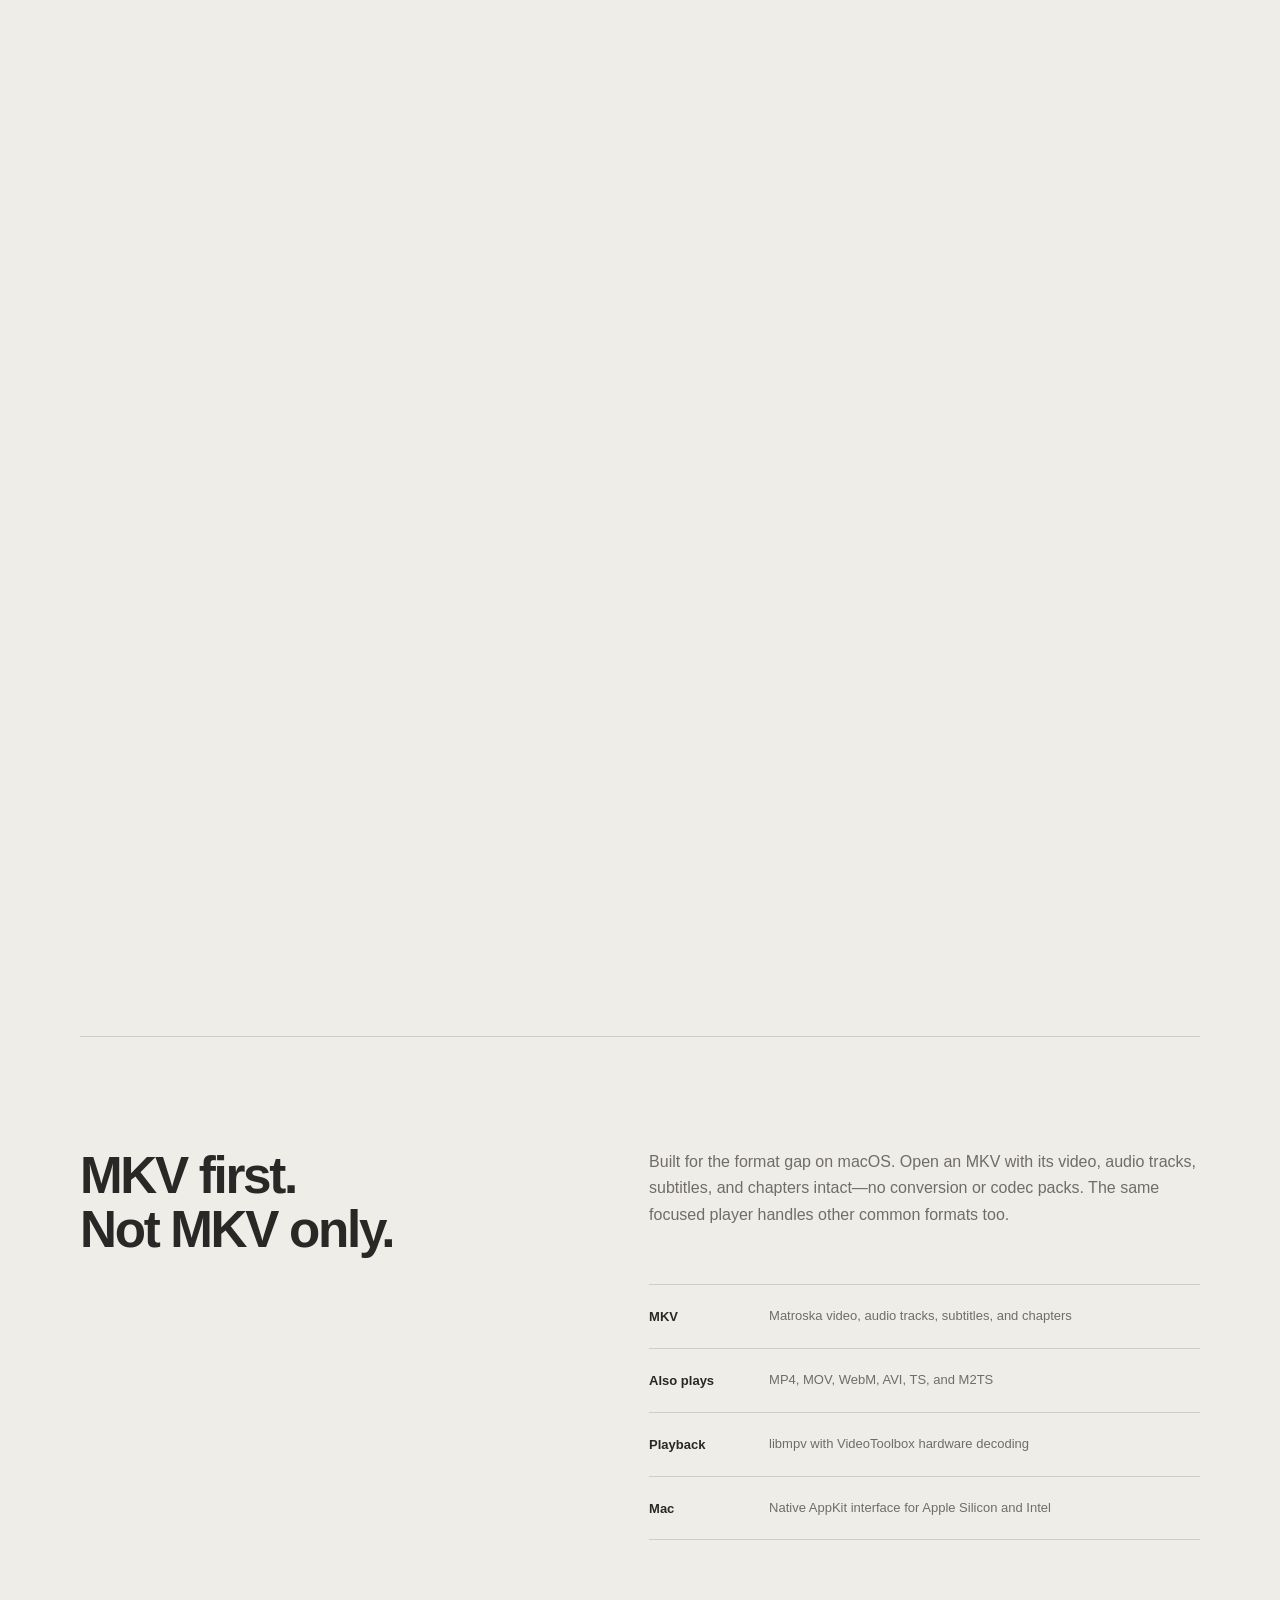
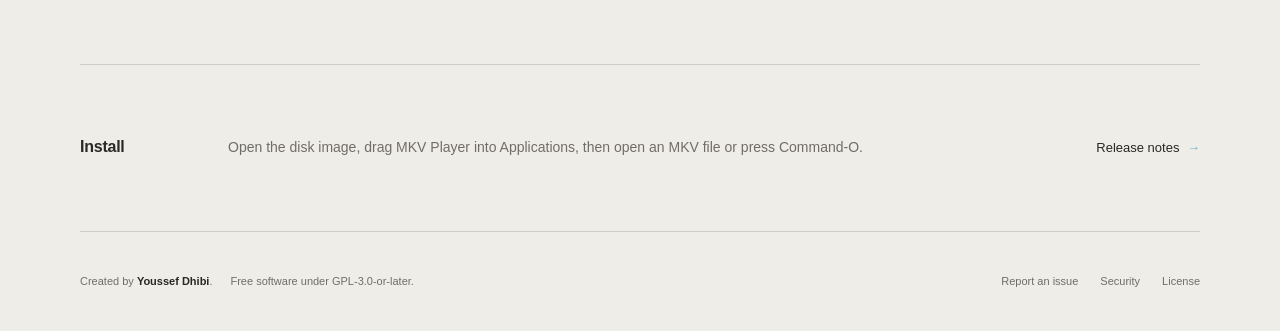
==== commit 78439cd6: "Position landing page around MKV playback" ====
--- a/index.html
+++ b/index.html
@@ -3,14 +3,14 @@
   <head>
     <meta charset="utf-8">
     <meta name="viewport" content="width=device-width, initial-scale=1">
-    <meta name="description" content="MKV Player is a native, open-source video player for macOS.">
+    <meta name="description" content="Play MKV files on macOS with a focused, native player. Also supports MP4, MOV, WebM, AVI, TS, and M2TS.">
     <meta name="theme-color" content="#efede7">
-    <meta property="og:title" content="MKV Player for macOS">
-    <meta property="og:description" content="Local video playback, without the extras.">
+    <meta property="og:title" content="MKV Player for Mac — Play MKV files on macOS">
+    <meta property="og:description" content="MKV playback for the format QuickTime Player leaves out. Other common video formats work too.">
     <meta property="og:type" content="website">
     <meta property="og:url" content="https://youssefsz.github.io/mkv-player-macos/">
     <meta property="og:image" content="https://youssefsz.github.io/mkv-player-macos/app-screenshot.png">
-    <title>MKV Player for macOS</title>
+    <title>MKV Player for Mac — Play MKV files on macOS</title>
     <link rel="icon" href="icon.png">
     <link rel="apple-touch-icon" href="icon.png">
     <link rel="stylesheet" href="styles.css">
@@ -27,13 +27,14 @@
     <main>
       <section class="hero" aria-labelledby="hero-title">
         <div class="hero-copy">
-          <h1 id="hero-title">Local video playback,<br class="desktop-break"> without the extras.</h1>
+          <h1 id="hero-title">MKV playback,<br class="desktop-break"> made for Mac.</h1>
           <p>
-            A native macOS player built with AppKit and libmpv. No account,
-            telemetry, media library, or plug-in system.
+            QuickTime Player doesn’t open MKV files. MKV Player does—with native
+            macOS controls and hardware-accelerated playback. MP4, MOV, WebM,
+            AVI, TS, and M2TS work too.
           </p>
           <div class="download-row">
-            <a class="download" href="https://github.com/youssefsz/mkv-player-macos/releases/download/v0.1.1/MKV-Player-0.1.1.dmg">Download for macOS</a>
+            <a class="download" href="https://github.com/youssefsz/mkv-player-macos/releases/download/v0.1.1/MKV-Player-0.1.1.dmg">Download MKV Player</a>
             <span>v0.1.1 · macOS 14+</span>
           </div>
         </div>
@@ -66,17 +67,22 @@
 
       <section class="details" aria-labelledby="details-title">
         <div class="details-heading">
-          <h2 id="details-title">Made for files,<br>not feeds.</h2>
+          <h2 id="details-title">MKV first.<br>Not MKV only.</h2>
         </div>
         <div class="details-copy">
           <p>
-            Open a video and watch it. The interface stays out of the way until
-            you need tracks, chapters, subtitles, playback speed, or fullscreen.
+            Built for the format gap on macOS. Open an MKV with its video, audio
+            tracks, subtitles, and chapters intact—no conversion or codec packs.
+            The same focused player handles other common formats too.
           </p>
           <dl>
             <div>
-              <dt>Video</dt>
-              <dd>MKV, MP4, MOV, WebM, AVI, TS, and M2TS</dd>
+              <dt>MKV</dt>
+              <dd>Matroska video, audio tracks, subtitles, and chapters</dd>
+            </div>
+            <div>
+              <dt>Also plays</dt>
+              <dd>MP4, MOV, WebM, AVI, TS, and M2TS</dd>
             </div>
             <div>
               <dt>Playback</dt>
@@ -84,11 +90,7 @@
             </div>
             <div>
               <dt>Mac</dt>
-              <dd>Apple Silicon and Intel, macOS 14 or later</dd>
-            </div>
-            <div>
-              <dt>Distribution</dt>
-              <dd>Developer ID signed, Apple notarized, and open source</dd>
+              <dd>Native AppKit interface for Apple Silicon and Intel</dd>
             </div>
           </dl>
         </div>
@@ -96,7 +98,7 @@
 
       <section class="install" aria-labelledby="install-title">
         <h2 id="install-title">Install</h2>
-        <p>Open the disk image, drag MKV Player into Applications, then open a video with Command-O.</p>
+        <p>Open the disk image, drag MKV Player into Applications, then open an MKV file or press Command-O.</p>
         <a href="https://github.com/youssefsz/mkv-player-macos/releases/tag/v0.1.1">Release notes <span aria-hidden="true">→</span></a>
       </section>
     </main>
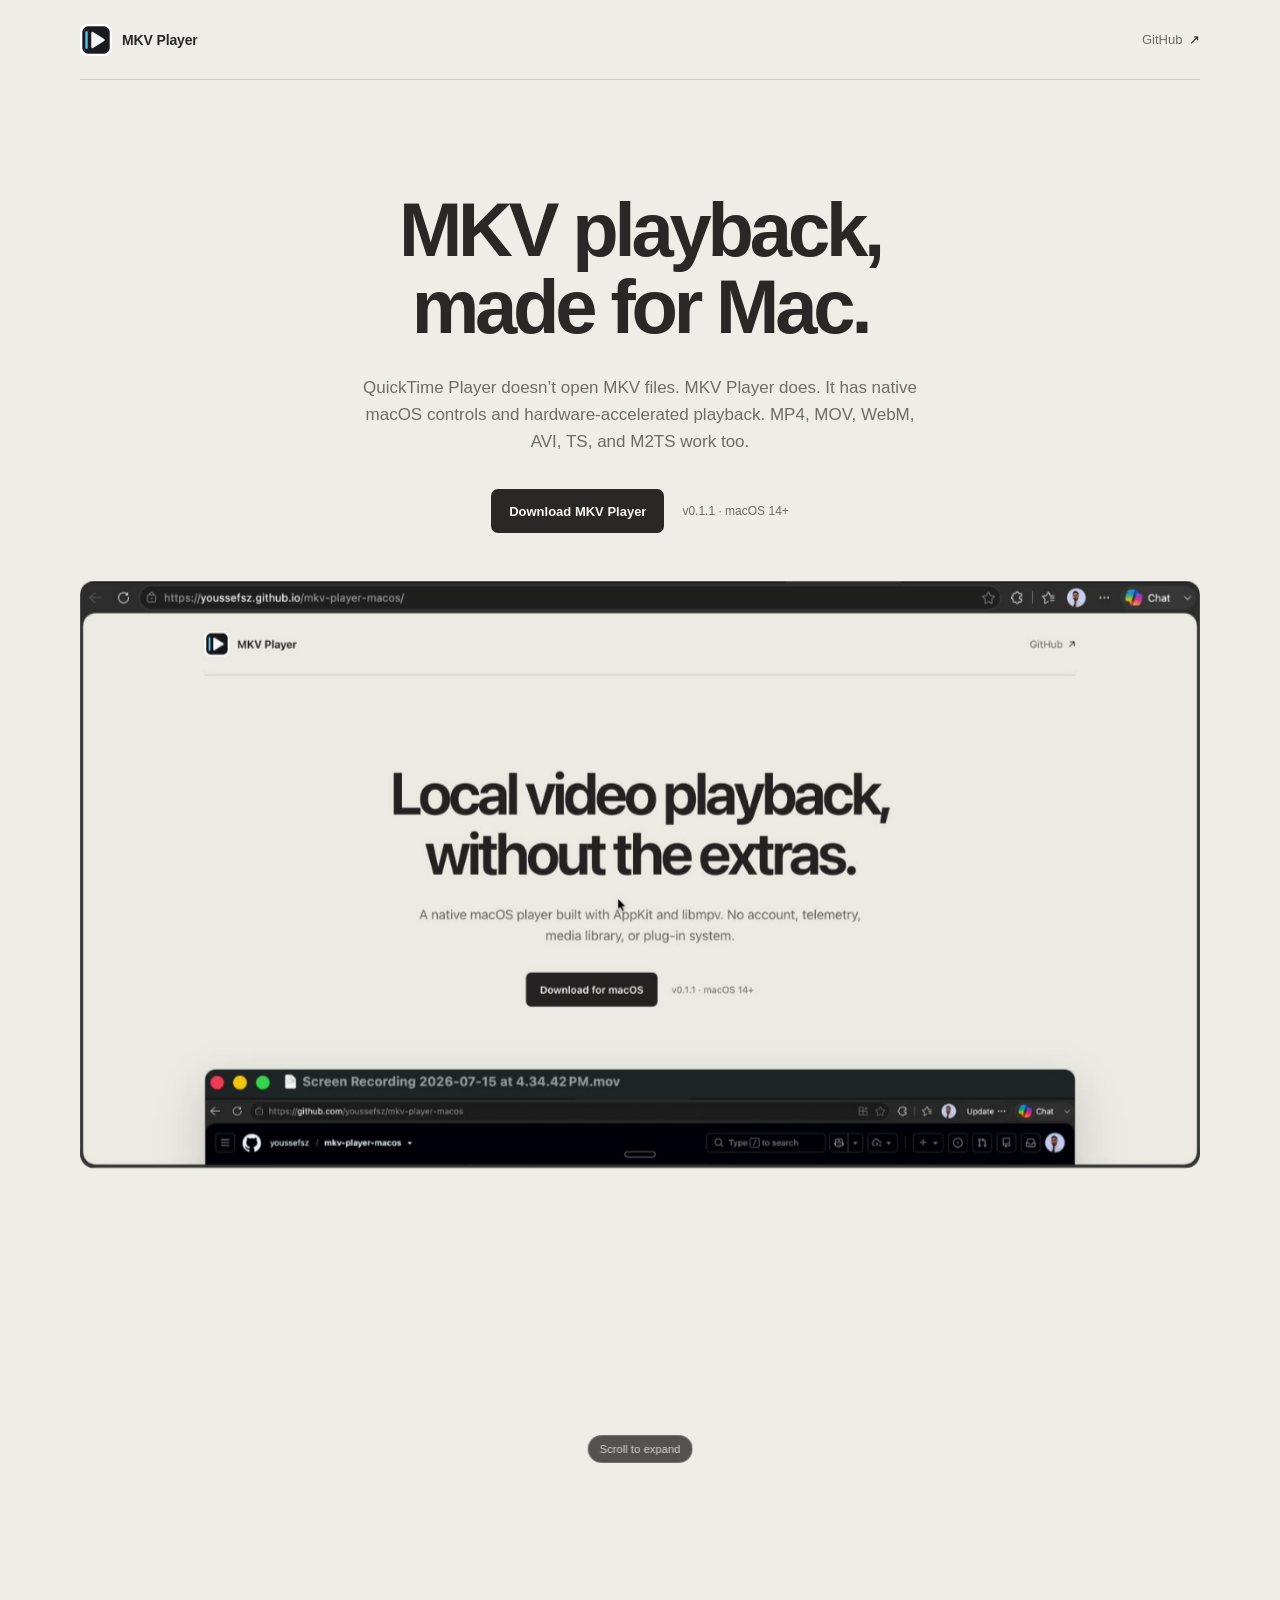
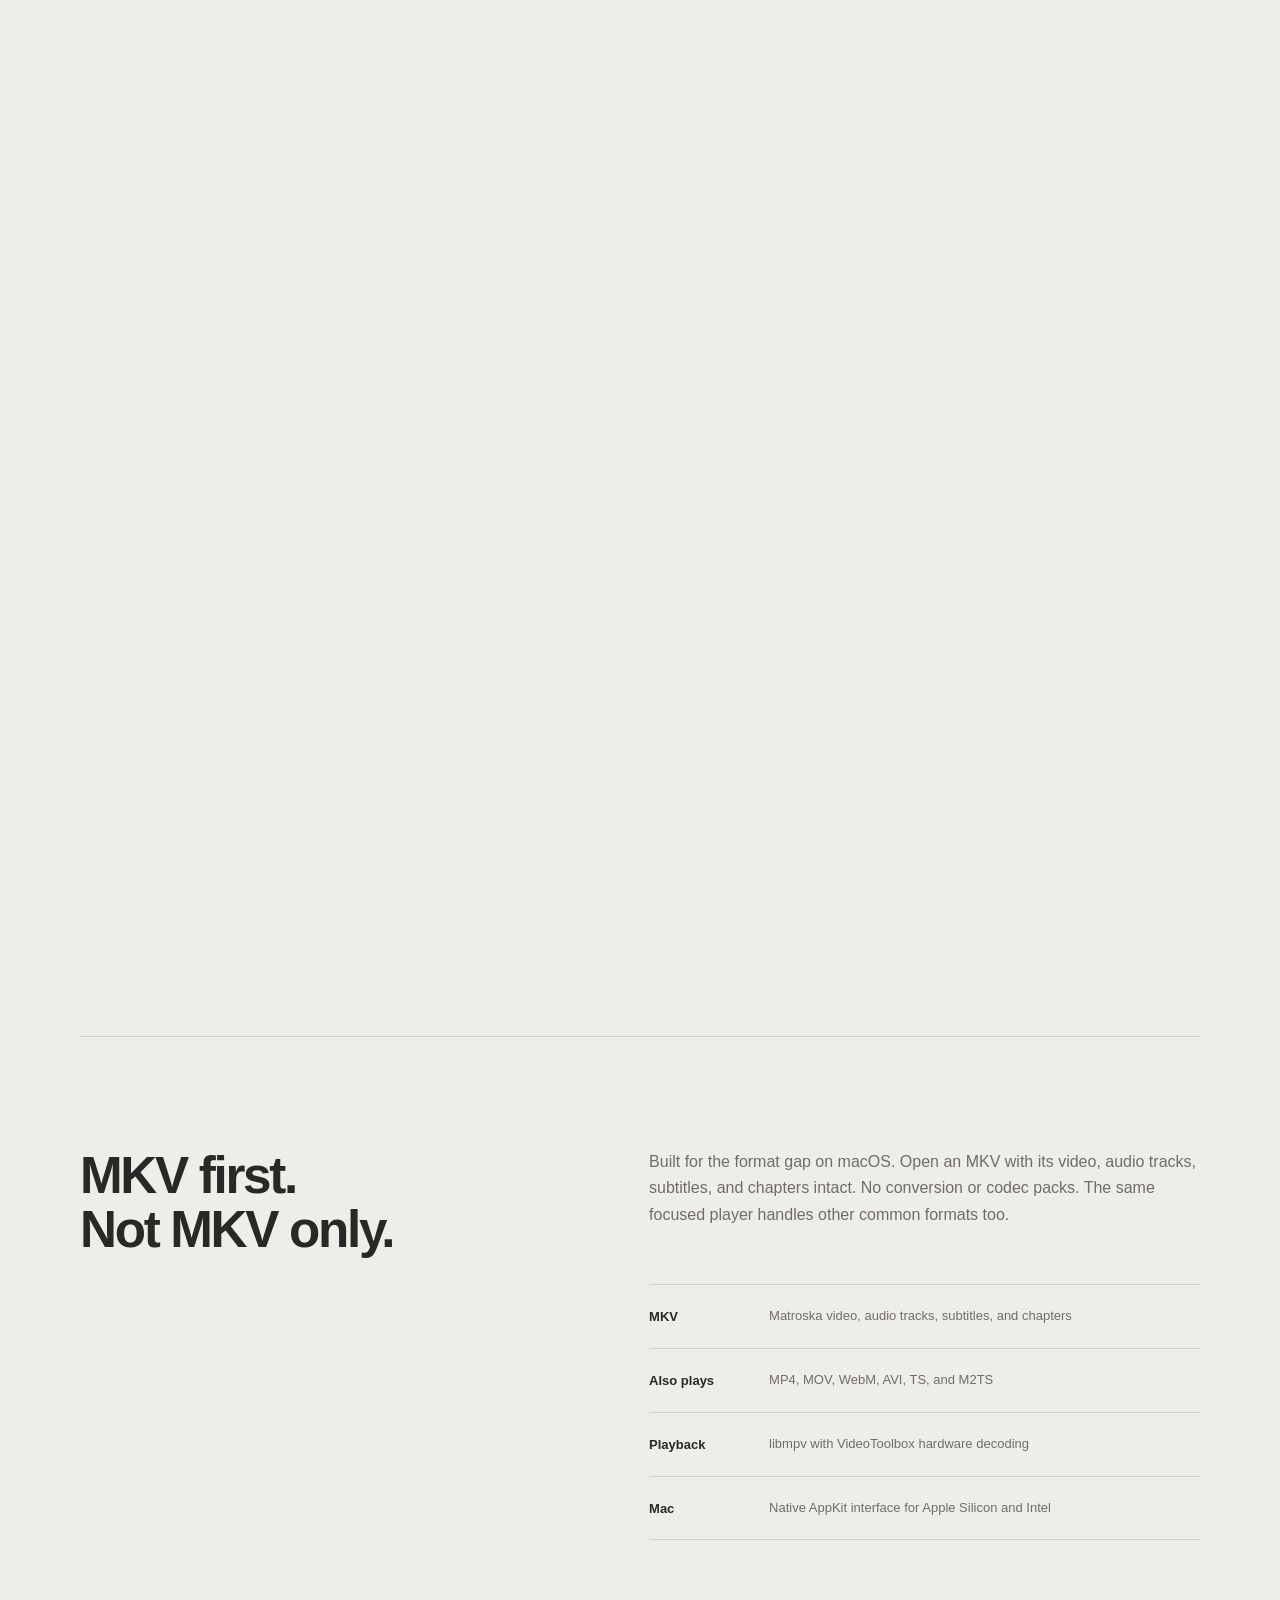
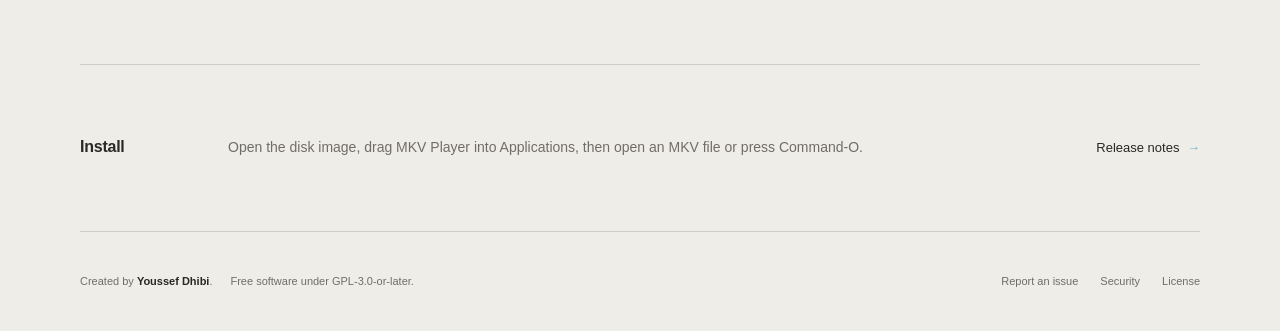
==== commit ea52862f: "Remove em dashes from landing copy" ====
--- a/index.html
+++ b/index.html
@@ -5,12 +5,12 @@
     <meta name="viewport" content="width=device-width, initial-scale=1">
     <meta name="description" content="Play MKV files on macOS with a focused, native player. Also supports MP4, MOV, WebM, AVI, TS, and M2TS.">
     <meta name="theme-color" content="#efede7">
-    <meta property="og:title" content="MKV Player for Mac — Play MKV files on macOS">
+    <meta property="og:title" content="MKV Player for Mac: Play MKV files on macOS">
     <meta property="og:description" content="MKV playback for the format QuickTime Player leaves out. Other common video formats work too.">
     <meta property="og:type" content="website">
     <meta property="og:url" content="https://youssefsz.github.io/mkv-player-macos/">
     <meta property="og:image" content="https://youssefsz.github.io/mkv-player-macos/app-screenshot.png">
-    <title>MKV Player for Mac — Play MKV files on macOS</title>
+    <title>MKV Player for Mac: Play MKV files on macOS</title>
     <link rel="icon" href="icon.png">
     <link rel="apple-touch-icon" href="icon.png">
     <link rel="stylesheet" href="styles.css">
@@ -29,7 +29,7 @@
         <div class="hero-copy">
           <h1 id="hero-title">MKV playback,<br class="desktop-break"> made for Mac.</h1>
           <p>
-            QuickTime Player doesn’t open MKV files. MKV Player does—with native
+            QuickTime Player doesn’t open MKV files. MKV Player does. It has native
             macOS controls and hardware-accelerated playback. MP4, MOV, WebM,
             AVI, TS, and M2TS work too.
           </p>
@@ -72,7 +72,7 @@
         <div class="details-copy">
           <p>
             Built for the format gap on macOS. Open an MKV with its video, audio
-            tracks, subtitles, and chapters intact—no conversion or codec packs.
+            tracks, subtitles, and chapters intact. No conversion or codec packs.
             The same focused player handles other common formats too.
           </p>
           <dl>
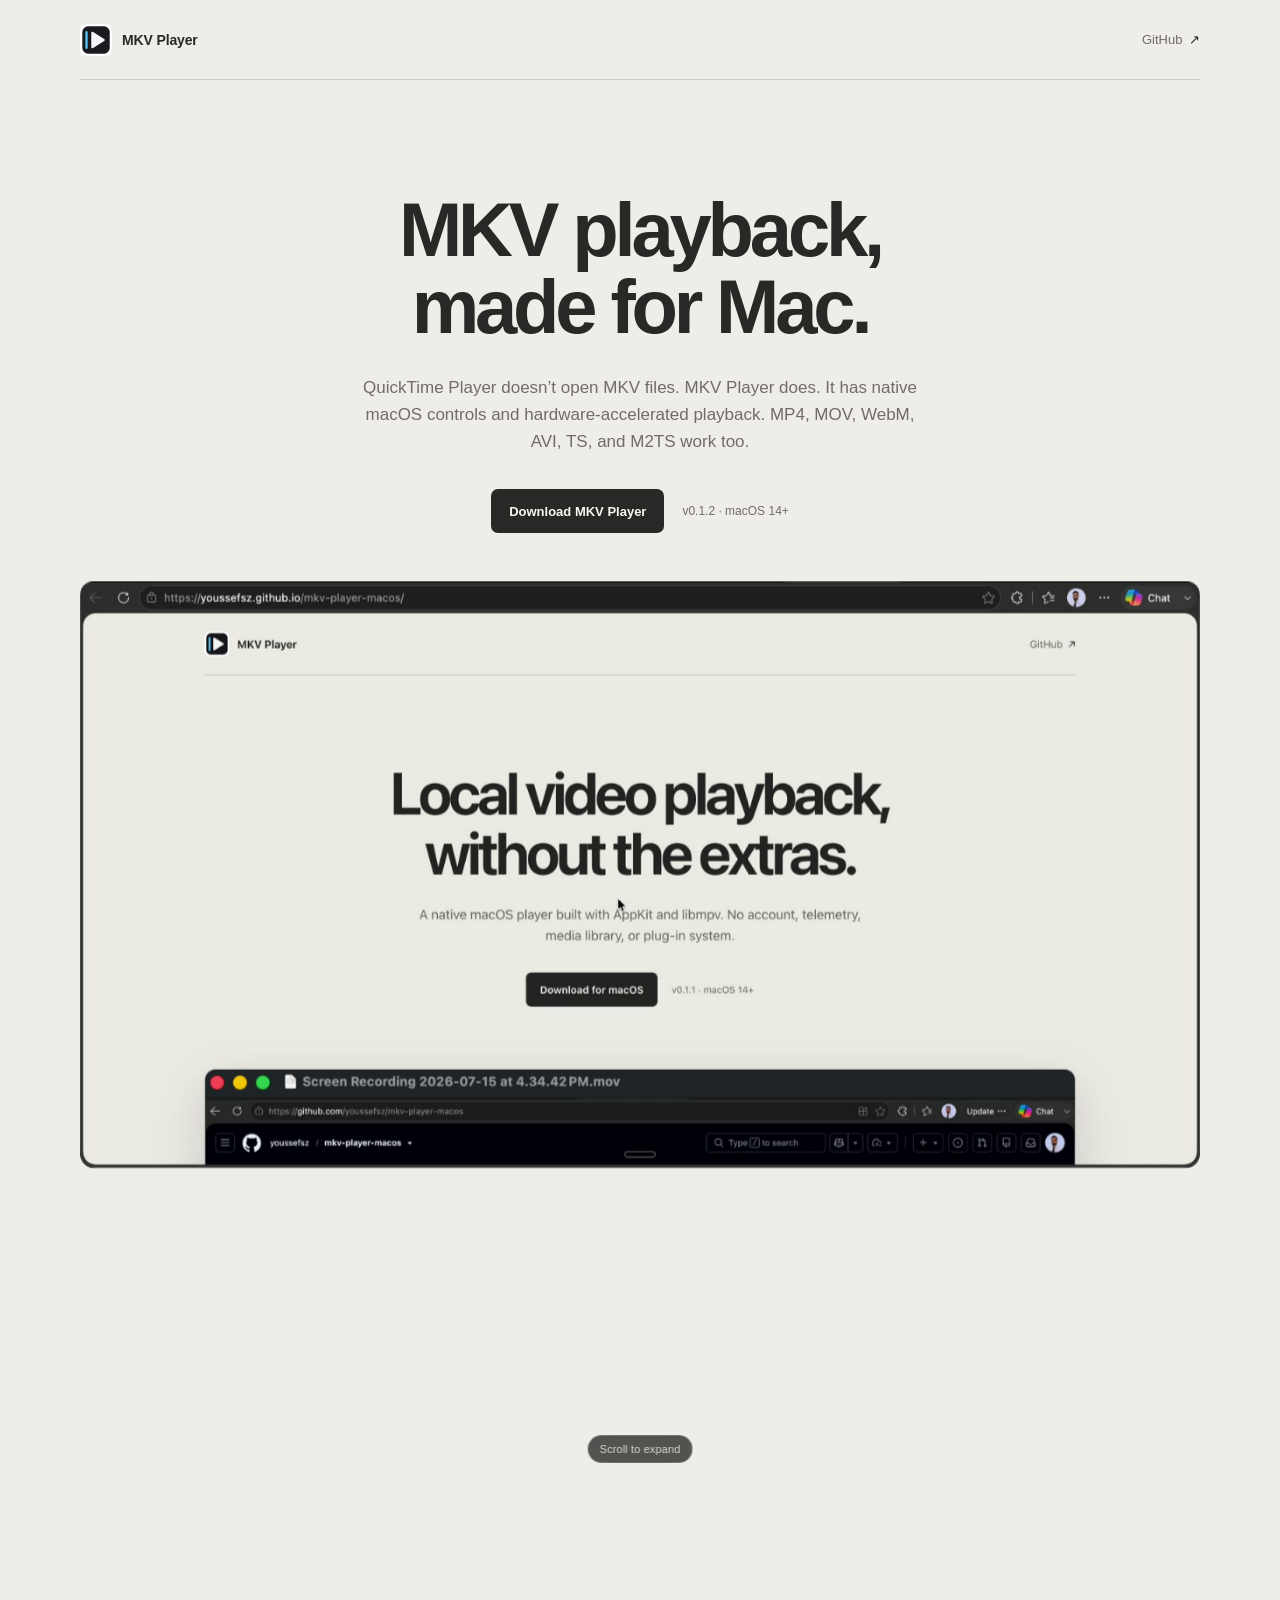
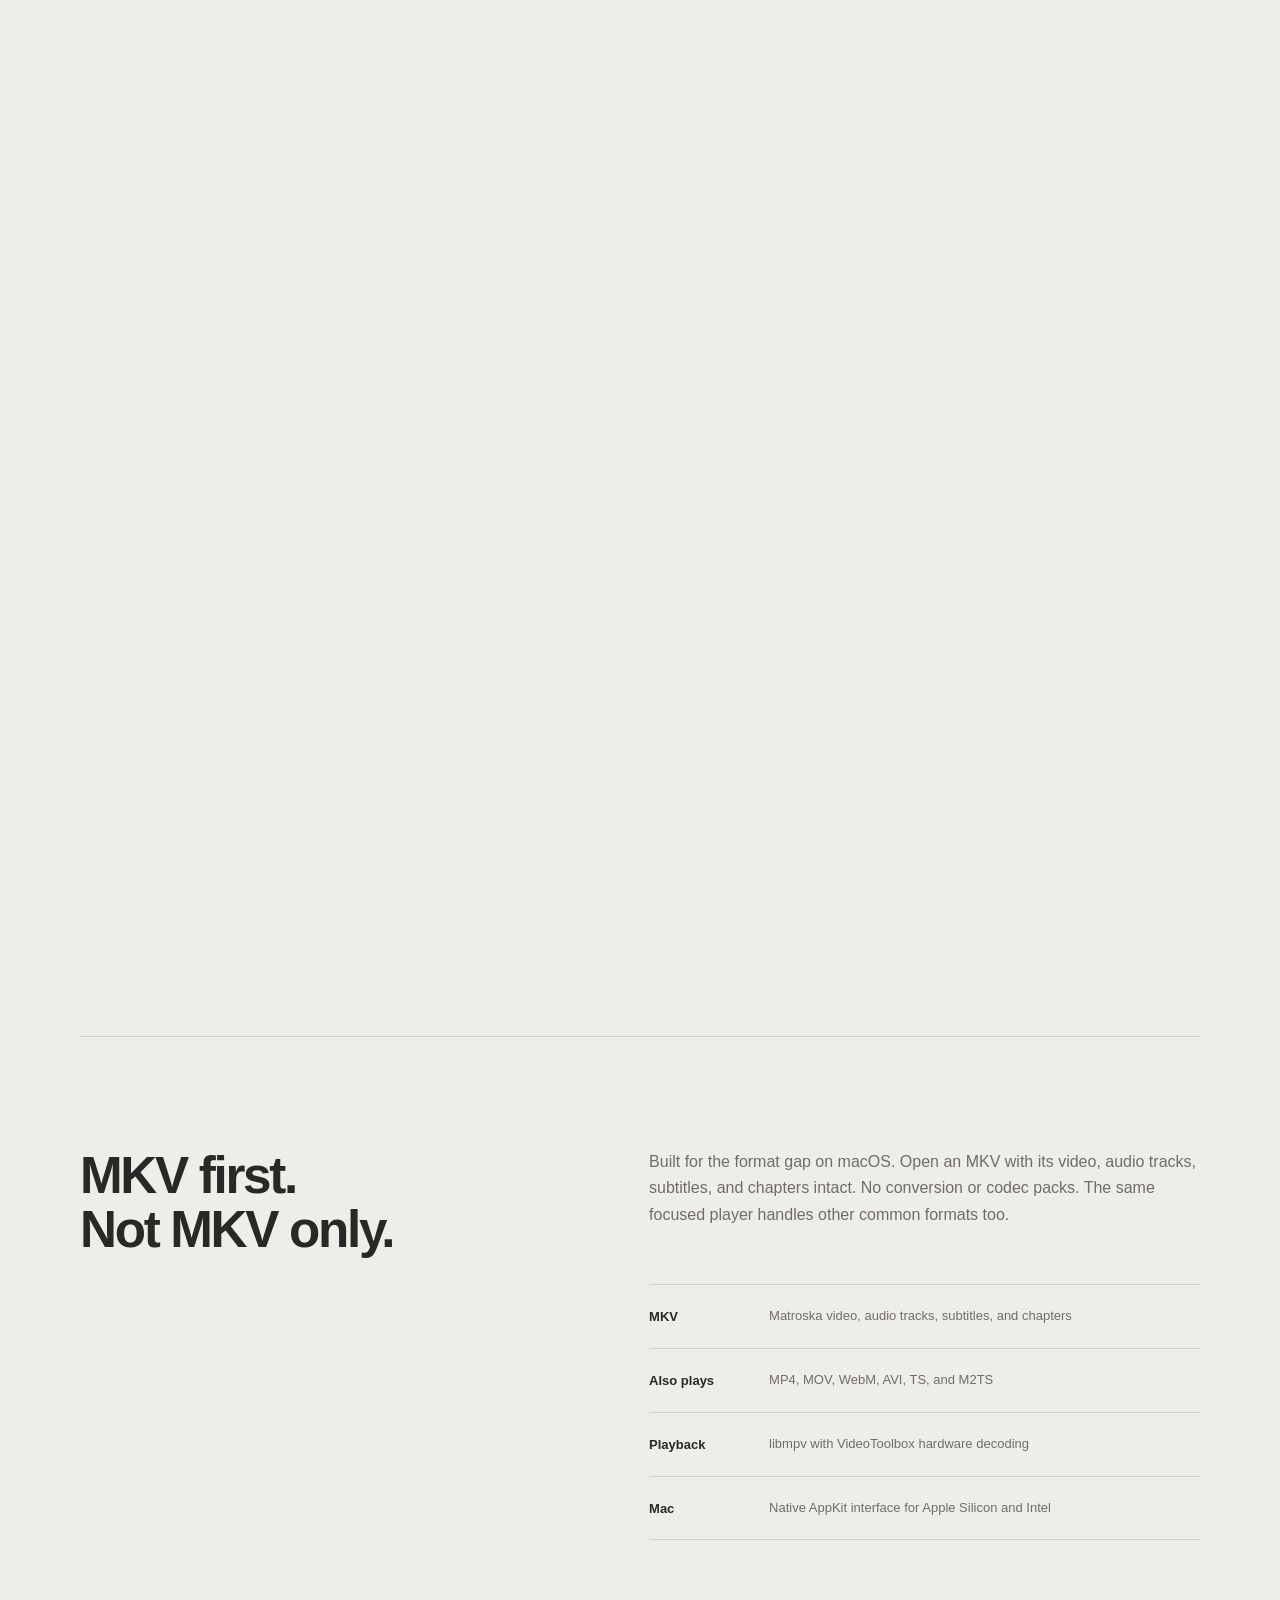
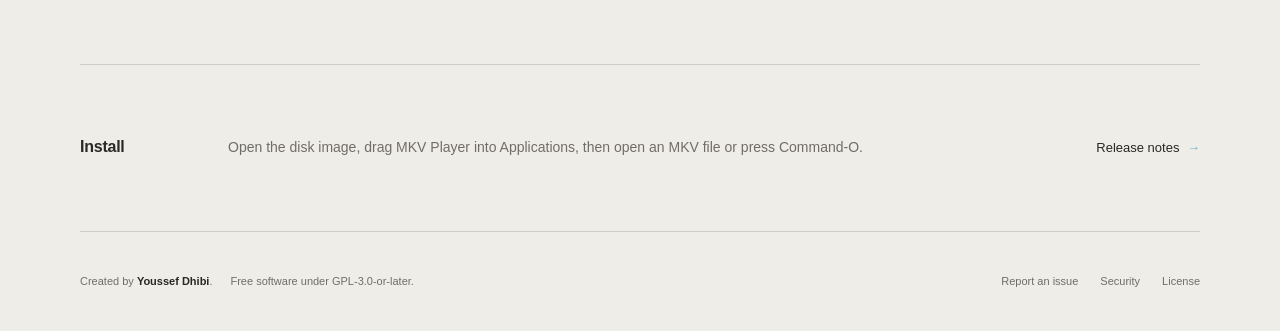
==== commit 2b23e714: "Update release site for v0.1.2" ====
--- a/index.html
+++ b/index.html
@@ -34,8 +34,8 @@
             AVI, TS, and M2TS work too.
           </p>
           <div class="download-row">
-            <a class="download" href="https://github.com/youssefsz/mkv-player-macos/releases/download/v0.1.1/MKV-Player-0.1.1.dmg">Download MKV Player</a>
-            <span>v0.1.1 · macOS 14+</span>
+            <a class="download" href="https://github.com/youssefsz/mkv-player-macos/releases/download/v0.1.2/MKV-Player-0.1.2.dmg">Download MKV Player</a>
+            <span>v0.1.2 · macOS 14+</span>
           </div>
         </div>
 
@@ -99,7 +99,7 @@
       <section class="install" aria-labelledby="install-title">
         <h2 id="install-title">Install</h2>
         <p>Open the disk image, drag MKV Player into Applications, then open an MKV file or press Command-O.</p>
-        <a href="https://github.com/youssefsz/mkv-player-macos/releases/tag/v0.1.1">Release notes <span aria-hidden="true">→</span></a>
+        <a href="https://github.com/youssefsz/mkv-player-macos/releases/tag/v0.1.2">Release notes <span aria-hidden="true">→</span></a>
       </section>
     </main>
 
